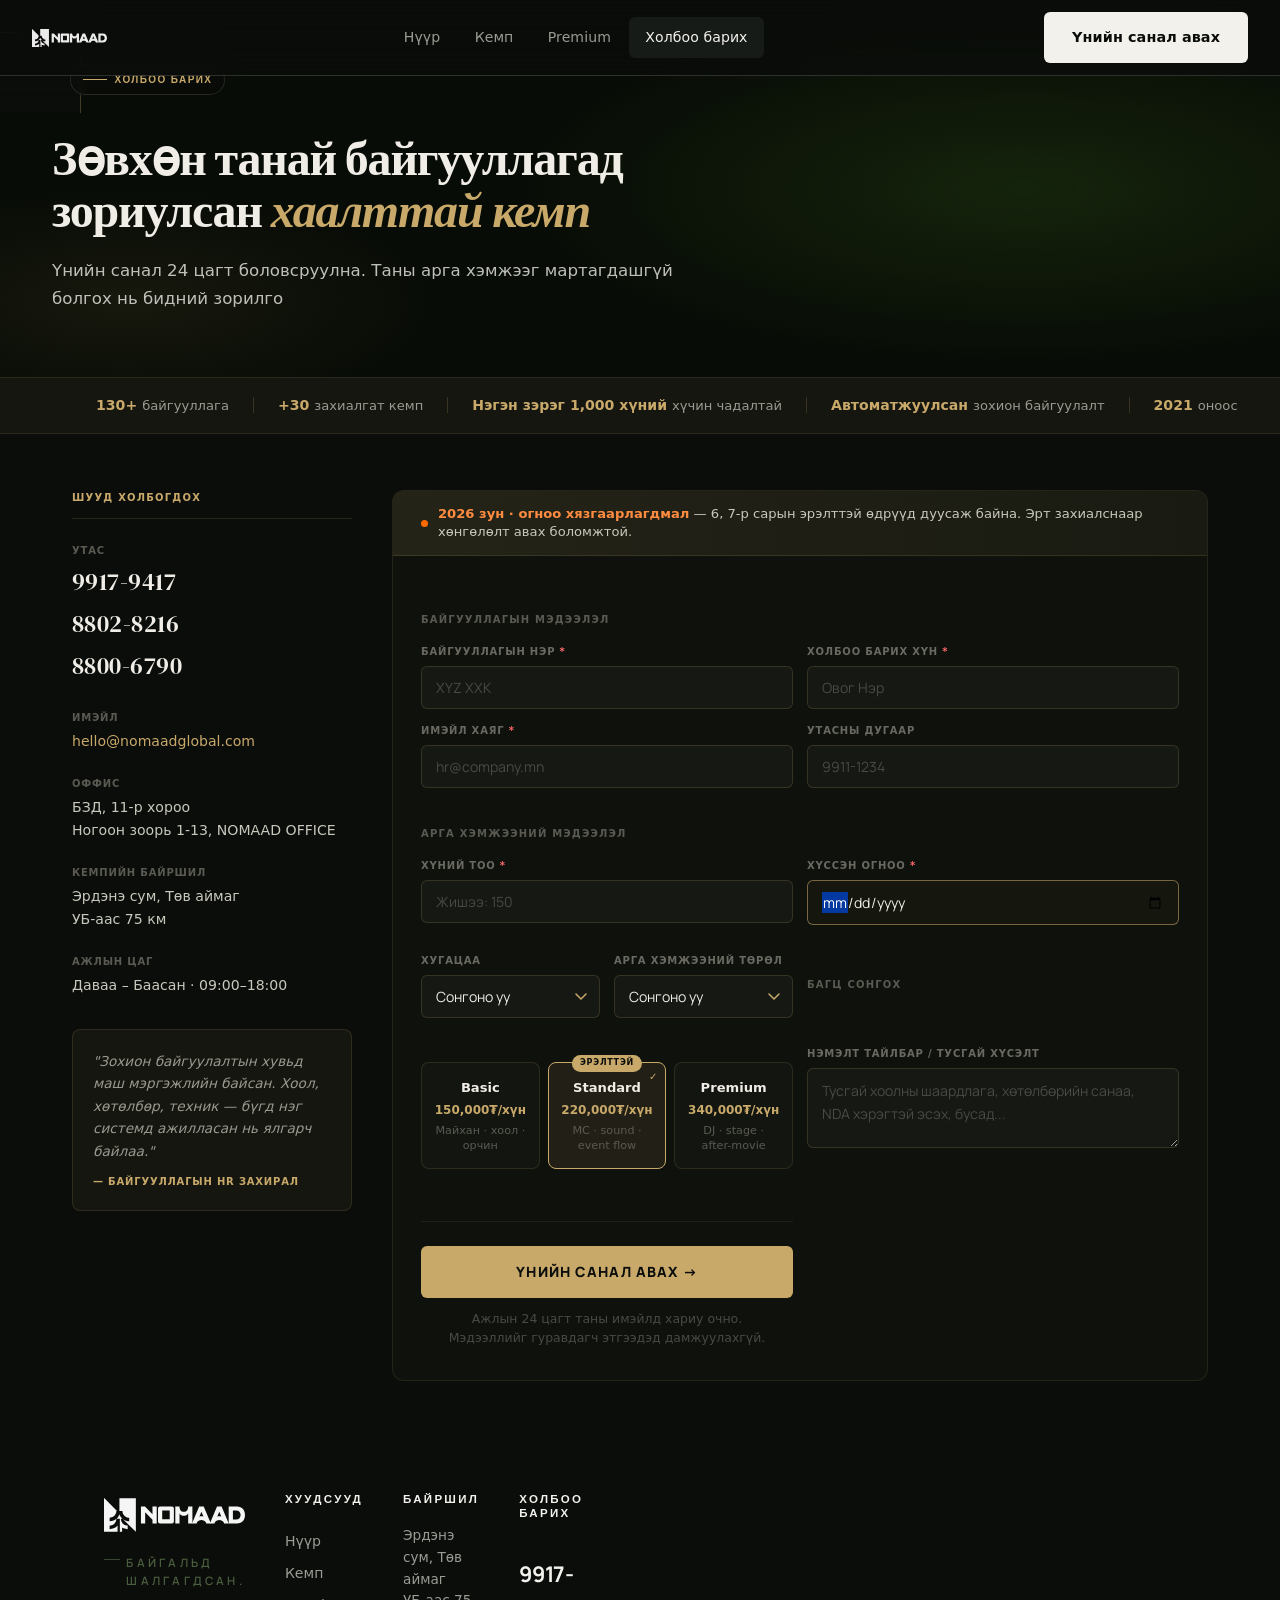
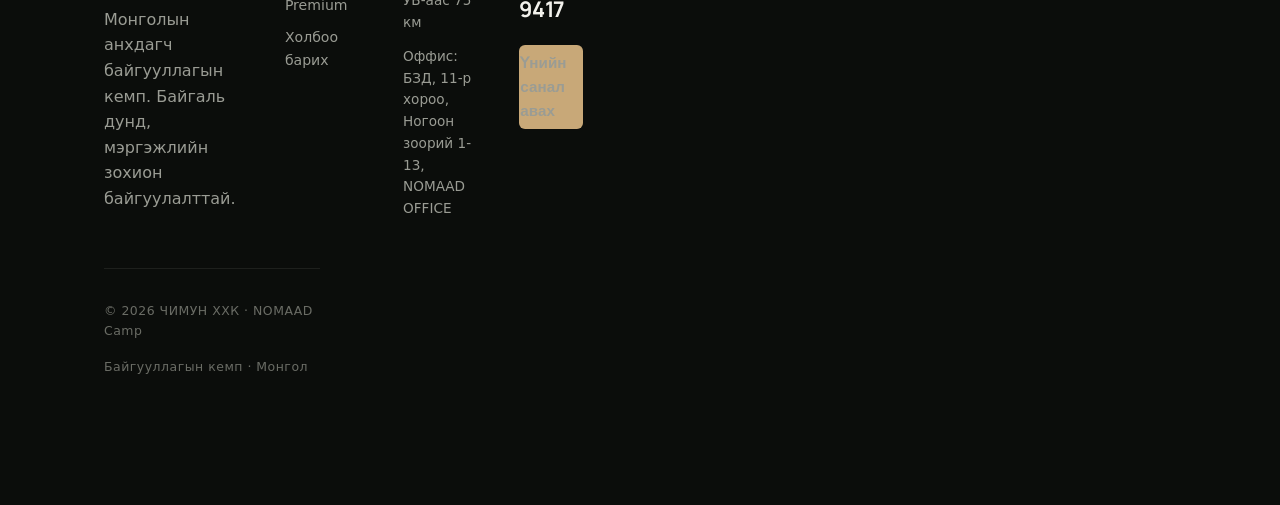
==== holboo/index.html @ 07bf118d "Update index.html" ====
<!DOCTYPE html>
<html lang="mn">
<head>
<meta charset="UTF-8">
<meta name="viewport" content="width=device-width, initial-scale=1.0">
<title>Үнийн санал авах · NOMAAD Camp</title>
<meta name="description" content="Байгууллагын нэр, хүний тоо, огноо, имэйлээ үлдээгээрэй. Ажлын 24 цагт үнийн санал илгээнэ.">
<link rel="icon" type="image/svg+xml" href="/favicon.svg">
<meta name="theme-color" content="#0B0D0B">
<link rel="preconnect" href="https://fonts.googleapis.com">
<link rel="preconnect" href="https://fonts.gstatic.com" crossorigin>
<link href="https://fonts.googleapis.com/css2?family=Manrope:wght@400;500;600;700;800&family=DM+Serif+Display:ital@0;1&display=swap" rel="stylesheet">
<link rel="stylesheet" href="/style.css">

<style>
/* ─── Contact page overrides ─── */

/* PAGE HEADER — improved */
.page-header {
  position: relative;
  overflow: hidden;
  background: #080c06;
  padding: 5rem 0 4rem;
}

.page-header::before {
  content: '';
  position: absolute;
  inset: 0;
  background:
    radial-gradient(ellipse 60% 70% at 80% 50%, rgba(45,80,22,0.35) 0%, transparent 65%),
    radial-gradient(ellipse 40% 50% at 10% 80%, rgba(200,169,106,0.08) 0%, transparent 60%);
  pointer-events: none;
}

/* Decorative corner lines */
.page-header::after {
  content: '';
  position: absolute;
  top: 2rem; right: 2rem;
  width: 80px; height: 80px;
  border-top: 1px solid rgba(200,169,106,0.3);
  border-right: 1px solid rgba(200,169,106,0.3);
  pointer-events: none;
}

.ph-label {
  display: inline-flex;
  align-items: center;
  gap: 8px;
  font-size: 10px;
  font-weight: 700;
  letter-spacing: 0.14em;
  text-transform: uppercase;
  color: #C8A96A;
  margin-bottom: 1.25rem;
  position: relative;
}

.ph-label::before {
  content: '';
  width: 24px; height: 1px;
  background: #C8A96A;
}

.ph-title {
  font-family: 'DM Serif Display', serif;
  font-size: clamp(2.8rem, 5vw, 3.6rem);
  font-weight: 400;
  color: #F0EDE6;
  line-height: 1.08;
  margin-bottom: 1.25rem;
  position: relative;
}

.ph-title em {
  font-style: italic;
  color: #C8A96A;
}

.ph-sub {
  color: #7A7A72;
  font-size: 0.95rem;
  line-height: 1.7;
  max-width: 480px;
  position: relative;
}

/* TRUST BAR */
.trust-bar {
  background: rgba(200,169,106,0.06);
  border-top: 1px solid rgba(200,169,106,0.12);
  border-bottom: 1px solid rgba(200,169,106,0.12);
  padding: 1rem 0;
}

.trust-bar-inner {
  max-width: 1200px;
  margin: 0 auto;
  padding: 0 2rem;
  display: flex;
  gap: 0;
  align-items: center;
  flex-wrap: nowrap;
  overflow-x: auto;
}

.trust-item {
  display: flex;
  align-items: baseline;
  gap: 5px;
  font-size: 0.82rem;
  color: #9A9A90;
  white-space: nowrap;
  padding: 0 1.5rem;
  flex-shrink: 0;
}

.trust-item strong {
  color: #C8A96A;
  font-weight: 700;
  font-size: 0.88rem;
}

.trust-divider {
  width: 1px;
  height: 16px;
  background: rgba(200,169,106,0.2);
  flex-shrink: 0;
}

/* MAIN CONTACT LAYOUT */
.contact-section {
  max-width: 1200px;
  margin: 0 auto;
  padding: 3.5rem 2rem 6rem;
  display: grid;
  grid-template-columns: 280px 1fr;
  gap: 2.5rem;
  align-items: start;
}

@media (max-width: 860px) {
  .contact-section { grid-template-columns: 1fr; gap: 2rem; }
}

/* LEFT: Info panel */
.c-info {
  position: sticky;
  top: 2rem;
}

.c-info-head {
  font-size: 10px;
  font-weight: 700;
  letter-spacing: 0.12em;
  text-transform: uppercase;
  color: #C8A96A;
  margin-bottom: 1.5rem;
  padding-bottom: 0.75rem;
  border-bottom: 1px solid rgba(200,169,106,0.15);
}

.c-info-block {
  margin-bottom: 1.5rem;
}

.c-info-label {
  font-size: 10px;
  font-weight: 700;
  letter-spacing: 0.08em;
  text-transform: uppercase;
  color: #5A5A52;
  display: block;
  margin-bottom: 4px;
}

.c-info-value {
  font-size: 0.88rem;
  color: #C8C8BC;
  line-height: 1.6;
}

.c-info-value a {
  color: #C8A96A;
  text-decoration: none;
  transition: opacity 0.15s;
}

.c-info-value a:hover { opacity: 0.75; }

/* Highlight phone */
.phone-big {
  display: block;
  font-family: 'DM Serif Display', serif;
  font-size: 1.5rem;
  color: #F0EDE6;
  letter-spacing: 0.02em;
  margin-bottom: 4px;
  text-decoration: none;
}

.phone-big:hover { color: #C8A96A !important; }

/* Social proof box */
.proof-box {
  margin-top: 2rem;
  background: rgba(200,169,106,0.06);
  border: 1px solid rgba(200,169,106,0.15);
  border-radius: 8px;
  padding: 1.25rem;
}

.proof-box blockquote {
  font-size: 0.85rem;
  color: #9A9A90;
  line-height: 1.65;
  font-style: italic;
  margin-bottom: 0.75rem;
  border: none;
  padding: 0;
}

.proof-author {
  font-size: 10px;
  font-weight: 700;
  letter-spacing: 0.08em;
  text-transform: uppercase;
  color: #C8A96A;
}

/* RIGHT: Form panel */
.c-form-wrap {
  background: #0e110c;
  border: 1px solid rgba(200,169,106,0.12);
  border-radius: 12px;
  overflow: hidden;
}

.urgency-banner {
  background: linear-gradient(90deg, rgba(200,169,106,0.12) 0%, rgba(200,169,106,0.06) 100%);
  border-bottom: 1px solid rgba(200,169,106,0.15);
  padding: 0.875rem 1.75rem;
  display: flex;
  align-items: center;
  gap: 10px;
}

.urgency-dot {
  width: 7px; height: 7px;
  border-radius: 50%;
  background: #FF6A00;
  flex-shrink: 0;
  animation: pulse 2s ease-in-out infinite;
}

@keyframes pulse {
  0%, 100% { opacity: 1; box-shadow: 0 0 0 0 rgba(255,106,0,0.4); }
  50% { opacity: 0.8; box-shadow: 0 0 0 6px rgba(255,106,0,0); }
}

.urgency-text {
  font-size: 0.82rem;
  color: #C8C8BC;
  line-height: 1.4;
}

.urgency-text strong { color: #FF8C40; }

.c-form {
  padding: 2rem 1.75rem;
}

.form-section-title {
  font-size: 10px;
  font-weight: 700;
  letter-spacing: 0.12em;
  text-transform: uppercase;
  color: #5A5A52;
  margin-bottom: 1rem;
  margin-top: 1.5rem;
}

.form-section-title:first-child { margin-top: 0; }

.form-row-2 {
  display: grid;
  grid-template-columns: 1fr 1fr;
  gap: 14px;
}

@media (max-width: 540px) {
  .form-row-2 { grid-template-columns: 1fr; }
  .c-form { padding: 1.5rem 1.25rem; }
}

.f-field {
  margin-bottom: 14px;
}

.f-field label {
  display: block;
  font-size: 10px;
  font-weight: 700;
  letter-spacing: 0.08em;
  text-transform: uppercase;
  color: #6A6A62;
  margin-bottom: 6px;
}

.f-field input,
.f-field select,
.f-field textarea {
  width: 100%;
  background: rgba(255,255,255,0.03);
  border: 1px solid rgba(200,169,106,0.18);
  border-radius: 6px;
  padding: 11px 14px;
  font-size: 0.88rem;
  font-family: 'Manrope', sans-serif;
  color: #F0EDE6;
  outline: none;
  transition: border-color 0.2s, background 0.2s;
  -webkit-appearance: none;
  appearance: none;
}

.f-field input::placeholder,
.f-field textarea::placeholder { color: #4A4A44; }

.f-field input:focus,
.f-field select:focus,
.f-field textarea:focus {
  border-color: rgba(200,169,106,0.55);
  background: rgba(200,169,106,0.04);
}

.f-field select {
  background-image: url("data:image/svg+xml,%3Csvg xmlns='http://www.w3.org/2000/svg' width='12' height='8' viewBox='0 0 12 8'%3E%3Cpath d='M1 1l5 5 5-5' stroke='%23C8A96A' stroke-width='1.5' fill='none' stroke-linecap='round'/%3E%3C/svg%3E");
  background-repeat: no-repeat;
  background-position: right 12px center;
  padding-right: 36px;
  cursor: pointer;
}

.f-field select option {
  background: #141614;
  color: #F0EDE6;
}

.f-field textarea {
  resize: vertical;
  min-height: 80px;
  line-height: 1.6;
}

/* Package selector */
.pkg-grid {
  display: grid;
  grid-template-columns: repeat(3, 1fr);
  gap: 8px;
  margin-bottom: 14px;
  margin-top: 6px;
}

@media (max-width: 440px) {
  .pkg-grid { grid-template-columns: 1fr; }
}

.pkg-card {
  border: 1px solid rgba(200,169,106,0.15);
  border-radius: 8px;
  padding: 14px 12px;
  cursor: pointer;
  text-align: center;
  transition: all 0.2s;
  background: rgba(255,255,255,0.02);
  user-select: none;
  position: relative;
  margin-top: 10px;
}

.pkg-card:hover {
  border-color: rgba(200,169,106,0.4);
  background: rgba(200,169,106,0.05);
}

.pkg-card.selected {
  border-color: #C8A96A;
  background: rgba(200,169,106,0.1);
}

.pkg-card.selected::after {
  content: '✓';
  position: absolute;
  top: 6px; right: 8px;
  font-size: 10px;
  color: #C8A96A;
  font-weight: 700;
}

.pkg-popular {
  position: absolute;
  top: -8px; left: 50%;
  transform: translateX(-50%);
  background: #C8A96A;
  color: #0B0D0B;
  font-size: 8px;
  font-weight: 800;
  letter-spacing: 0.1em;
  text-transform: uppercase;
  padding: 2px 8px;
  border-radius: 20px;
  white-space: nowrap;
}

.pkg-name {
  display: block;
  font-size: 0.82rem;
  font-weight: 700;
  color: #F0EDE6;
  margin-bottom: 3px;
}

.pkg-price {
  display: block;
  font-size: 0.75rem;
  color: #C8A96A;
  font-weight: 600;
}

.pkg-desc {
  display: block;
  font-size: 0.7rem;
  color: #5A5A52;
  margin-top: 2px;
  line-height: 1.4;
}

/* Submit area */
.submit-area {
  margin-top: 1.5rem;
  padding-top: 1.5rem;
  border-top: 1px solid rgba(200,169,106,0.1);
}

.btn-submit {
  display: block;
  width: 100%;
  background: #C8A96A;
  color: #0B0D0B;
  border: none;
  border-radius: 6px;
  padding: 15px 2rem;
  font-family: 'Manrope', sans-serif;
  font-size: 0.88rem;
  font-weight: 800;
  letter-spacing: 0.08em;
  text-transform: uppercase;
  cursor: pointer;
  transition: opacity 0.2s, transform 0.15s;
}

.btn-submit:hover { opacity: 0.88; }
.btn-submit:active { transform: scale(0.99); opacity: 0.76; }
.btn-submit:disabled { opacity: 0.5; cursor: not-allowed; }

.submit-note {
  text-align: center;
  font-size: 0.78rem;
  color: #4A4A44;
  margin-top: 0.75rem;
  line-height: 1.5;
}

/* Success state */
.success-state {
  display: none;
  text-align: center;
  padding: 2rem 1rem;
}

.success-icon {
  width: 48px; height: 48px;
  border-radius: 50%;
  border: 1.5px solid #C8A96A;
  display: flex;
  align-items: center;
  justify-content: center;
  margin: 0 auto 1rem;
  font-size: 1.25rem;
  color: #C8A96A;
}

.success-title {
  font-family: 'DM Serif Display', serif;
  font-size: 1.4rem;
  color: #F0EDE6;
  margin-bottom: 0.5rem;
}

.success-sub {
  font-size: 0.85rem;
  color: #7A7A72;
  line-height: 1.6;
}

/* Error state */
.field-error {
  font-size: 0.75rem;
  color: #FF6B6B;
  margin-top: 4px;
  display: none;
}

.f-field.has-error input,
.f-field.has-error select {
  border-color: rgba(255,107,107,0.5);
}

.f-field.has-error .field-error {
  display: block;
}

/* Estimate preview */
.estimate-box {
  background: rgba(200,169,106,0.05);
  border: 1px solid rgba(200,169,106,0.12);
  border-radius: 6px;
  padding: 12px 14px;
  margin-bottom: 14px;
  display: none;
  align-items: center;
  justify-content: space-between;
  gap: 1rem;
}

.estimate-box.visible { display: flex; }

.estimate-label {
  font-size: 0.8rem;
  color: #7A7A72;
}

.estimate-value {
  font-family: 'DM Serif Display', serif;
  font-size: 1.2rem;
  color: #C8A96A;
  white-space: nowrap;
}

.estimate-note {
  font-size: 0.72rem;
  color: #5A5A52;
}
</style>
</head>
<body>

<!-- NAV (unchanged) -->
<nav class="nav">
  <a href="/" class="nav-logo" aria-label="NOMAAD Camp">
    <img src="/nomaad-logo-light.svg" alt="NOMAAD" class="nav-logo-word" width="148" height="35">
  </a>
  <div class="nav-links">
    <a href="/">Нүүр</a>
    <a href="/kemp/">Кемп</a>
    <a href="/premium/">Premium</a>
    <a href="/holboo/" class="active">Холбоо барих</a>
  </div>
  <div style="display:flex;align-items:center;gap:0.75rem">
    <a class="nav-cta" href="/holboo/">Үнийн санал авах</a>
    <button class="nav-toggle" aria-label="Цэс">
      <svg viewBox="0 0 24 24" fill="none" stroke="currentColor" stroke-width="1.8">
        <path d="M4 6h16M4 12h16M4 18h16"/>
      </svg>
    </button>
  </div>
</nav>

<!-- PAGE HEADER -->
<header class="page-header">
  <div class="container">
    <div class="ph-label">Холбоо барих</div>
    <h1 class="ph-title">Зөвхөн танай байгууллагад<br>зориулсан <em>хаалттай кемп</em></h1>
    <p class="ph-sub">Үнийн санал 24 цагт боловсруулна. Таны арга хэмжээг мартагдашгүй болгох нь бидний зорилго</p>
  </div>
</header>

<!-- TRUST BAR -->
<div class="trust-bar">
  <div class="trust-bar-inner">
    <div class="trust-item"><strong>130+</strong> байгууллага</div>
    <div class="trust-divider"></div>
    <div class="trust-item"><strong>+30</strong> захиалгат кемп</div>
    <div class="trust-divider"></div>
    <div class="trust-item"><strong>Нэгэн зэрэг 1,000 хүний</strong> хүчин чадалтай</div>
    <div class="trust-divider"></div>
    <div class="trust-item"><strong>Автоматжуулсан</strong> зохион байгуулалт</div>
    <div class="trust-divider"></div>
    <div class="trust-item"><strong>2021</strong> оноос хойш</div>
  </div>
</div>

<!-- MAIN SECTION -->
<div class="contact-section">

  <!-- LEFT: Info -->
  <aside class="c-info reveal">
    <div class="c-info-head">Шууд холбогдох</div>

    <div class="c-info-block">
  <span class="c-info-label">Утас</span>

  <a href="tel:+97699179417" class="phone-big">9917-9417</a>
  <a href="tel:+97688028216" class="phone-big">8802-8216</a>
  <a href="tel:+97688006790" class="phone-big">8800-6790</a>

</div>

    <div class="c-info-block">
      <span class="c-info-label">Имэйл</span>
      <div class="c-info-value">
        <a href="mailto:hello@nomaadglobal.com">hello@nomaadglobal.com</a>
      </div>
    </div>

    <div class="c-info-block">
      <span class="c-info-label">Оффис</span>
      <div class="c-info-value">БЗД, 11-р хороо<br>Ногоон зоорь 1-13, NOMAAD OFFICE</div>
    </div>

    <div class="c-info-block">
      <span class="c-info-label">Кемпийн байршил</span>
      <div class="c-info-value">Эрдэнэ сум, Төв аймаг<br>УБ-аас 75 км</div>
    </div>

    <div class="c-info-block">
      <span class="c-info-label">Ажлын цаг</span>
      <div class="c-info-value">Даваа – Баасан · 09:00–18:00</div>
    </div>

    <div class="proof-box">
      <blockquote>
        "Зохион байгуулалтын хувьд маш мэргэжлийн байсан. Хоол, хөтөлбөр, техник — бүгд нэг системд ажилласан нь ялгарч байлаа."
      </blockquote>
      <div class="proof-author">— Байгууллагын HR захирал</div>
    </div>
  </aside>

  <!-- RIGHT: Form -->
  <div class="c-form-wrap reveal">

    <!-- Urgency banner -->
    <div class="urgency-banner">
      <div class="urgency-dot"></div>
      <div class="urgency-text">
        <strong>2026 зун · огноо хязгаарлагдмал</strong> — 6, 7-р сарын эрэлттэй өдрүүд дуусаж байна. Эрт захиалснаар хөнгөлөлт авах боломжтой.
      </div>
    </div>

    <form class="c-form" id="quoteForm" name="quote" method="POST" data-netlify="true" novalidate>
      <input type="hidden" name="form-name" value="quote">
      <input type="hidden" name="package" id="hiddenPkg" value="standard">

      <!-- Байгууллага -->
      <div class="form-section-title">Байгууллагын мэдээлэл</div>

      <div class="form-row-2">
        <div class="f-field" id="field-org">
          <label for="org">Байгууллагын нэр <span style="color:#FF6B6B">*</span></label>
          <input id="org" name="org" type="text" placeholder="XYZ ХХК" autocomplete="organization">
          <div class="field-error">Байгууллагын нэрийг бөглөнө үү</div>
        </div>
        <div class="f-field" id="field-contact">
          <label for="contact">Холбоо барих хүн <span style="color:#FF6B6B">*</span></label>
          <input id="contact" name="contact" type="text" placeholder="Овог Нэр" autocomplete="name">
          <div class="field-error">Нэрийг бөглөнө үү</div>
        </div>
      </div>

      <div class="form-row-2">
        <div class="f-field" id="field-email">
          <label for="email">Имэйл хаяг <span style="color:#FF6B6B">*</span></label>
          <input id="email" name="email" type="email" placeholder="hr@company.mn" autocomplete="email">
          <div class="field-error">Зөв имэйл хаяг оруулна уу</div>
        </div>
        <div class="f-field">
          <label for="phone">Утасны дугаар</label>
          <input id="phone" name="phone" type="tel" placeholder="9911-1234" autocomplete="tel">
        </div>
      </div>

      <!-- Арга хэмжээ -->
      <div class="form-section-title" style="margin-top:1.5rem">Арга хэмжээний мэдээлэл</div>

      <div class="form-row-2">
        <div class="f-field" id="field-people">
          <label for="people">Хүний тоо <span style="color:#FF6B6B">*</span></label>
          <input id="people" name="people" type="number" min="10" max="1000" placeholder="Жишээ: 150" oninput="updateEstimate()">
          <div class="field-error">Хүний тоог оруулна уу (10–1000)</div>
        </div>
        <div class="f-field">
  <label for="event_date">Хүссэн огноо <span style="color:#FF6B6B">*</span></label>
  <input id="event_date" name="event_date" type="date" autofocus>
</div>

<script>
  window.addEventListener('load', function() {
    const dateInput = document.getElementById('event_date');
    dateInput.focus();
    dateInput.showPicker && dateInput.showPicker();
  });
</script>

      <div class="form-row-2">
        <div class="f-field">
          <label for="duration">Хугацаа</label>
          <select id="duration" name="duration">
            <option value="">Сонгоно уу</option>
            <option value="1day">1 өдөр (буцаж ирнэ)</option>
            <option value="1night">1 шөнө 2 өдөр</option>
            <option value="2night">2 шөнө 3 өдөр</option>
            <option value="custom">Бусад (тайлбарт бичнэ)</option>
          </select>
        </div>
        <div class="f-field">
          <label for="event_type">Арга хэмжээний төрөл</label>
          <select id="event_type" name="event_type">
            <option value="">Сонгоно уу</option>
            <option value="teambuilding">Team building</option>
            <option value="anniversary">Байгуулагдсан ойн арга хэмжээ</option>
            <option value="retreat">Leadership retreat</option>
            <option value="party">Корпоратив баяр</option>
            <option value="other">Бусад</option>
          </select>
        </div>
      </div>

      <!-- Багц -->
      <div class="form-section-title" style="margin-top:1.5rem">Багц сонгох</div>

      <div class="pkg-grid">
        <div class="pkg-card" id="pkg-basic" onclick="selectPkg('basic')">
          <span class="pkg-name">Basic</span>
          <span class="pkg-price">150,000₮/хүн</span>
          <span class="pkg-desc">Майхан · хоол · орчин</span>
        </div>
        <div class="pkg-card selected" id="pkg-standard" onclick="selectPkg('standard')">
          <div class="pkg-popular">Эрэлттэй</div>
          <span class="pkg-name">Standard</span>
          <span class="pkg-price">220,000₮/хүн</span>
          <span class="pkg-desc">MC · sound · event flow</span>
        </div>
        <div class="pkg-card" id="pkg-premium" onclick="selectPkg('premium')">
          <span class="pkg-name">Premium</span>
          <span class="pkg-price">340,000₮/хүн</span>
          <span class="pkg-desc">DJ · stage · after-movie</span>
        </div>
      </div>

      <!-- Live estimate -->
      <div class="estimate-box" id="estimateBox">
        <div>
          <div class="estimate-label">Ойролцоо тооцоо</div>
          <div class="estimate-note">НӨАТ орсон · эцсийн үнэ тохиролцоно</div>
        </div>
        <div class="estimate-value" id="estimateVal">—</div>
      </div>

      <!-- Notes -->
      <div class="f-field">
        <label for="notes">Нэмэлт тайлбар / тусгай хүсэлт</label>
        <textarea id="notes" name="notes" placeholder="Тусгай хоолны шаардлага, хөтөлбөрийн санаа, NDA хэрэгтэй эсэх, бусад..."></textarea>
      </div>

      <!-- Submit -->
      <div class="submit-area">
        <button type="submit" class="btn-submit" id="submitBtn">
          Үнийн санал авах →
        </button>
        <p class="submit-note">
          Ажлын 24 цагт таны имэйлд хариу очно.<br>
          Мэдээллийг гуравдагч этгээдэд дамжуулахгүй.
        </p>
      </div>

      <!-- Success state -->
      <div class="success-state" id="successState">
        <div class="success-icon">✓</div>
        <div class="success-title">Амжилттай илгээгдлээ</div>
        <p class="success-sub">
          Ажлын 24 цагт таны имэйлд үнийн санал хүргэнэ.<br>
          Яаралтай бол <a href="tel:+97699179417" style="color:#C8A96A">9917-9417</a> дугаарт залгаарай.
        </p>
      </div>

    </form>
  </div>
</div>

<!-- MOBILE CTA -->
<div class="bottom-cta">
  <a class="phone" href="tel:+97699179417">9917-9417</a>
  <a class="btn btn--sand" href="#quoteForm">Үнийн санал авах</a>
</div>

<!-- FOOTER -->
<footer class="footer">
  <div class="container">
    <div class="footer-top">
      <div class="footer-brand">
        <a href="/" class="footer-logo" aria-label="NOMAAD Camp">
          <img src="/nomaad-logo-light.svg" alt="NOMAAD" width="168" height="40">
        </a>
        <p class="footer-tagline">Байгальд шалгагдсан.</p>
        <p>Монголын анхдагч байгууллагын кемп. Байгаль дунд, мэргэжлийн зохион байгуулалттай.</p>
      </div>
      <div>
        <h5>Хуудсууд</h5>
        <a href="/">Нүүр</a>
        <a href="/kemp/">Кемп</a>
        <a href="/premium/">Premium</a>
        <a href="/holboo/">Холбоо барих</a>
      </div>
      <div>
        <h5>Байршил</h5>
        <p style="color:var(--muted);font-size:0.85rem">Эрдэнэ сум, Төв аймаг<br>УБ-аас 75 км</p>
        <p style="color:var(--muted);font-size:0.85rem;margin-top:0.75rem">Оффис: БЗД, 11-р хороо,<br>Ногоон зоорий 1-13,<br>NOMAAD OFFICE</p>
      </div>
      <div class="footer-cta">
        <h5>Холбоо барих</h5>
        <a href="tel:+97699179417" class="phone">9917-9417</a>
        <a class="btn btn--sand" href="/holboo/">Үнийн санал авах</a>
      </div>
    </div>
    <div class="footer-bottom">
      <span>© 2026 ЧИМУН ХХК · NOMAAD Camp</span>
      <span>Байгууллагын кемп · Монгол</span>
    </div>
  </div>
</footer>

<script src="/main.js"></script>
<script>
const PRICES = { basic: 150000, standard: 220000, premium: 340000 };
let currentPkg = 'standard';

function selectPkg(pkg) {
  ['basic','standard','premium'].forEach(p => {
    document.getElementById('pkg-' + p).classList.remove('selected');
  });
  document.getElementById('pkg-' + pkg).classList.add('selected');
  currentPkg = pkg;
  document.getElementById('hiddenPkg').value = pkg;
  updateEstimate();
}

function updateEstimate() {
  const people = parseInt(document.getElementById('people').value) || 0;
  const box = document.getElementById('estimateBox');
  const val = document.getElementById('estimateVal');
  if (people >= 10) {
    const total = people * PRICES[currentPkg];
    val.textContent = total.toLocaleString('mn-MN') + '₮';
    box.classList.add('visible');
  } else {
    box.classList.remove('visible');
  }
}

// Form validation + submit
document.getElementById('quoteForm').addEventListener('submit', function(e) {
  e.preventDefault();
  let valid = true;

  // Clear errors
  document.querySelectorAll('.f-field').forEach(f => f.classList.remove('has-error'));

  // Validate required fields
  const checks = [
    { id: 'field-org',     input: 'org',     check: v => v.trim().length > 0 },
    { id: 'field-contact', input: 'contact', check: v => v.trim().length > 0 },
    { id: 'field-email',   input: 'email',   check: v => /^[^\s@]+@[^\s@]+\.[^\s@]+$/.test(v) },
    { id: 'field-people',  input: 'people',  check: v => parseInt(v) >= 10 && parseInt(v) <= 1000 },
  ];

  checks.forEach(({ id, input, check }) => {
    const val = document.getElementById(input).value;
    if (!check(val)) {
      document.getElementById(id).classList.add('has-error');
      valid = false;
    }
  });

  if (!valid) return;

  const btn = document.getElementById('submitBtn');
  btn.disabled = true;
  btn.textContent = 'Илгээж байна...';

  // Netlify submit
  const formData = new FormData(this);
  fetch('/', {
    method: 'POST',
    headers: { 'Content-Type': 'application/x-www-form-urlencoded' },
    body: new URLSearchParams(formData).toString()
  }).then(() => {
    document.querySelector('.c-form').style.display = 'none';
    document.getElementById('successState').style.display = 'block';
  }).catch(() => {
    btn.disabled = false;
    btn.textContent = 'Үнийн санал авах →';
    alert('Алдаа гарлаа. Утсаар холбогдоно уу: 9917-9417');
  });
});

// Set min date to today
const dateInput = document.getElementById('event_date');
const today = new Date().toISOString().split('T')[0];
dateInput.setAttribute('min', today);
</script>
</body>
</html>
---- style.css ----
/* ─────────────────────────────────────────────────────────────
   NOMAAD Camp — Premium corporate design system
   Dark charcoal, deep forest green, warm sand accents.
   ───────────────────────────────────────────────────────────── */

:root {
  --bg:          #0B0D0B;
  --surface:     #121512;
  --surface-2:   #171B17;
  --surface-3:   #1E231E;
  --line:        rgba(245, 245, 240, 0.08);
  --line-2:      rgba(245, 245, 240, 0.16);
  --text:        #F2F1EC;
  --muted:       #9A9C94;
  --dim:         #6A6C65;
  --sand:        #C8A878;
  --sand-2:      #E0C79A;
  --sand-dim:    rgba(200, 168, 120, 0.12);
  --forest:      #2E3A28;
  --forest-2:    #4A5E3E;
  --forest-dim:  rgba(74, 94, 62, 0.18);
  --error:       #D94A3A;
  --nav-h:       76px;
  --container:   1240px;
  --ease:        cubic-bezier(0.22, 1, 0.36, 1);
}

* { margin: 0; padding: 0; box-sizing: border-box; }
html { scroll-behavior: smooth; -webkit-font-smoothing: antialiased; -moz-osx-font-smoothing: grayscale; }
body {
  font-family: 'Inter', system-ui, -apple-system, Segoe UI, sans-serif;
  background: var(--bg);
  color: var(--text);
  line-height: 1.6;
  font-size: 16px;
  font-weight: 400;
  overflow-x: hidden;
}
img { max-width: 100%; display: block; }
a { color: inherit; text-decoration: none; }
button { font: inherit; }
::selection { background: var(--sand); color: var(--bg); }

/* ── TYPOGRAPHY ── */
h1, h2, h3, h4, h5 {
  font-family: 'Manrope', 'Inter', system-ui, sans-serif;
  font-weight: 600;
  line-height: 1.2;
  letter-spacing: -0.02em;
  color: var(--text);
}
h1 {
  font-size: 48px;
  font-weight: 600;
  letter-spacing: -0.025em;
  line-height: 1.15;
}
h2 {
  font-size: 28px;
  font-weight: 500;
  letter-spacing: -0.02em;
  line-height: 1.25;
}
h3 {
  font-size: 20px;
  font-weight: 600;
  letter-spacing: -0.01em;
  line-height: 1.35;
}
h4 { font-size: 1.05rem; letter-spacing: -0.01em; }
p  { color: var(--muted); font-size: 16px; line-height: 1.6; }

.eyebrow {
  display: inline-flex;
  align-items: center;
  gap: 0.55rem;
  font-family: 'Inter', sans-serif;
  font-size: 0.72rem;
  font-weight: 600;
  letter-spacing: 0.22em;
  text-transform: uppercase;
  color: var(--muted);
  margin-bottom: 1.25rem;
}
.eyebrow-dot {
  width: 6px; height: 6px;
  border-radius: 999px;
  background: var(--sand);
  box-shadow: 0 0 0 4px rgba(200, 168, 120, 0.14);
}

/* ── LAYOUT ── */
.container {
  max-width: var(--container);
  margin: 0 auto;
  padding: 0 2rem;
}
.section {
  padding: 96px 0;
  position: relative;
}
.section--tight { padding: 64px 0; }
.section-head { max-width: 760px; margin-bottom: 3rem; }
.section-head p {
  font-size: clamp(1rem, 1.2vw, 1.08rem);
  margin-top: 0.85rem;
  line-height: 1.65;
}
.section-head--center { margin-left: auto; margin-right: auto; text-align: center; }

/* ── NAV ── */
.nav {
  position: fixed; inset: 0 0 auto 0; z-index: 100;
  height: var(--nav-h);
  display: flex; align-items: center; justify-content: space-between;
  padding: 0 2rem;
  background: rgba(11, 13, 11, 0.75);
  backdrop-filter: blur(18px) saturate(1.4);
  -webkit-backdrop-filter: blur(18px) saturate(1.4);
  border-bottom: 1px solid rgba(245, 245, 240, 0.15);
  transition: background 0.25s var(--ease), border-color 0.25s var(--ease);
}
.nav-logo {
  display: inline-flex;
  align-items: center;
  gap: 0.65rem;
  height: 40px;
  transition: opacity 0.18s var(--ease);
}
.nav-logo:hover { opacity: 0.88; }
.nav-logo-word {
  height: 18px;
  width: auto;
  display: block;
  opacity: 0.96;
}
.nav-links {
  display: flex; gap: 0.15rem; align-items: center;
}
.nav-links a {
  color: var(--muted);
  font-size: 0.88rem;
  font-weight: 500;
  letter-spacing: 0.005em;
  padding: 0.55rem 1rem;
  border-radius: 6px;
  transition: color 0.2s var(--ease), background 0.2s var(--ease);
}
.nav-links a:hover { color: var(--text); background: rgba(255, 255, 255, 0.06); }
.nav-links a.active { color: var(--text); background: var(--surface-2); }
.nav-cta {
  display: inline-flex; align-items: center; justify-content: center; gap: 0.4rem;
  background: var(--text); color: var(--bg);
  padding: 14px 28px;
  border-radius: 6px;
  font-size: 0.9rem; font-weight: 600;
  letter-spacing: 0.005em;
  transition: filter 0.2s var(--ease), background 0.2s var(--ease), color 0.2s var(--ease);
}
.nav-cta:hover { filter: brightness(0.9); }
.nav-toggle {
  display: none;
  background: none; border: none; color: var(--text);
  cursor: pointer; padding: 0.5rem;
}
.nav-toggle svg { width: 24px; height: 24px; }

/* ── BUTTONS ── */
.btn {
  display: inline-flex; align-items: center; justify-content: center; gap: 0.5rem;
  padding: 14px 28px;
  border-radius: 6px;
  font-family: 'Inter', sans-serif;
  font-weight: 600;
  font-size: 0.95rem;
  letter-spacing: 0.005em;
  border: 1px solid transparent;
  cursor: pointer;
  transition: filter 0.2s var(--ease), background 0.2s var(--ease), border-color 0.2s var(--ease), color 0.2s var(--ease);
}
.btn:hover { filter: brightness(0.9); }
.btn--primary {
  background: var(--text);
  color: var(--bg);
}
.btn--primary:hover { filter: brightness(0.9); }
.btn--sand {
  background: var(--sand);
  color: var(--bg);
}
.btn--sand:hover { filter: brightness(0.9); }
.btn--forest {
  background: var(--forest-2);
  color: var(--text);
}
.btn--forest:hover { filter: brightness(0.9); }
.btn--ghost {
  background: transparent;
  color: var(--text);
  border-color: var(--line-2);
}
.btn--ghost:hover { background: rgba(255, 255, 255, 0.06); border-color: rgba(255, 255, 255, 0.3); filter: none; }
.btn--lg { padding: 14px 28px; font-size: 0.95rem; }

/* ── PLACEHOLDER MEDIA (no images — pure CSS atmospheres) ── */
.ph {
  position: relative;
  overflow: hidden;
  border-radius: 22px;
  border: 1px solid var(--line);
  background: var(--surface-2);
  aspect-ratio: 4 / 3;
  isolation: isolate;
}
.ph::before,
.ph::after {
  content: '';
  position: absolute; inset: 0;
  z-index: 0;
}
.ph::before {
  background:
    radial-gradient(ellipse 80% 55% at 50% 18%, rgba(200, 168, 120, 0.18), transparent 65%),
    radial-gradient(ellipse 55% 40% at 80% 8%, rgba(255, 233, 190, 0.16), transparent 70%),
    linear-gradient(180deg, #1a2318 0%, #141814 40%, #0e110d 100%);
}
.ph::after {
  background:
    linear-gradient(180deg, transparent 55%, rgba(46, 58, 40, 0.38) 70%, rgba(11, 13, 11, 0.95) 100%),
    radial-gradient(ellipse 60% 30% at 60% 95%, rgba(46, 58, 40, 0.55), transparent 70%);
}
.ph-hill {
  position: absolute; left: -5%; right: -5%; bottom: -5%;
  height: 60%;
  z-index: 1;
  background:
    radial-gradient(ellipse 65% 100% at 30% 100%, rgba(30, 40, 26, 0.95) 0%, rgba(30, 40, 26, 0) 70%),
    radial-gradient(ellipse 75% 100% at 75% 100%, rgba(18, 24, 16, 0.95) 0%, rgba(18, 24, 16, 0) 72%);
}
.ph-hill::before {
  content: '';
  position: absolute; left: 0; right: 0; bottom: 0;
  height: 45%;
  background: linear-gradient(180deg, transparent, rgba(8, 10, 8, 0.9));
}
.ph-sun {
  position: absolute;
  top: 18%;
  left: 58%;
  width: clamp(60px, 9vw, 110px); height: clamp(60px, 9vw, 110px);
  border-radius: 999px;
  z-index: 1;
  background: radial-gradient(circle, rgba(255, 225, 178, 0.92) 0%, rgba(200, 168, 120, 0.35) 55%, transparent 75%);
  filter: blur(0.5px);
  opacity: 0.85;
}
.ph-label {
  position: absolute; left: 1.1rem; bottom: 1.1rem;
  z-index: 2;
  font-family: 'Inter', sans-serif;
  font-size: 0.66rem;
  letter-spacing: 0.22em;
  text-transform: uppercase;
  font-weight: 600;
  color: rgba(242, 241, 236, 0.68);
  padding: 0.4rem 0.75rem;
  border: 1px solid rgba(242, 241, 236, 0.12);
  border-radius: 999px;
  background: rgba(11, 13, 11, 0.45);
  backdrop-filter: blur(4px);
}
.ph--tall  { aspect-ratio: 3 / 4; }
.ph--wide  { aspect-ratio: 16 / 9; }
.ph--sq    { aspect-ratio: 1 / 1; }
.ph--hero  { aspect-ratio: auto; min-height: 100%; border-radius: 0; border: none; }

/* variant gradients for visual variety without images */
.ph--dawn::before {
  background:
    radial-gradient(ellipse 75% 55% at 55% 15%, rgba(230, 190, 140, 0.26), transparent 65%),
    radial-gradient(ellipse 60% 35% at 80% 10%, rgba(255, 225, 180, 0.18), transparent 70%),
    linear-gradient(180deg, #1f2a1b 0%, #15181a 42%, #0d0f10 100%);
}
.ph--forest::before {
  background:
    radial-gradient(ellipse 75% 55% at 50% 20%, rgba(110, 140, 90, 0.28), transparent 65%),
    linear-gradient(180deg, #1a2416 0%, #111711 50%, #0a0d09 100%);
}
.ph--night::before {
  background:
    radial-gradient(ellipse 55% 35% at 70% 14%, rgba(200, 200, 220, 0.14), transparent 70%),
    radial-gradient(ellipse 85% 60% at 50% 100%, rgba(74, 94, 62, 0.25), transparent 70%),
    linear-gradient(180deg, #0d1210 0%, #0a0d0a 60%, #06080a 100%);
}
.ph--sand::before {
  background:
    radial-gradient(ellipse 80% 55% at 50% 18%, rgba(230, 200, 150, 0.26), transparent 65%),
    linear-gradient(180deg, #22201a 0%, #17170f 40%, #0d0e0a 100%);
}

/* ── HERO ── */
.hero {
  position: relative;
  min-height: 92vh;
  display: flex; align-items: center;
  padding: calc(var(--nav-h) + 3rem) 0 5rem;
  overflow: hidden;
  background: var(--bg);
}
.hero-media {
  position: absolute; inset: 0;
  z-index: 0;
  overflow: hidden;
}
.hero-media .ph {
  position: absolute; inset: 0;
  border-radius: 0;
  border: none;
  aspect-ratio: auto;
  opacity: 0.72;
}
.hero-media .ph::before {
  background:
    radial-gradient(ellipse 90% 55% at 50% 12%, rgba(220, 185, 140, 0.22), transparent 65%),
    radial-gradient(ellipse 55% 35% at 82% 8%, rgba(255, 230, 180, 0.18), transparent 70%),
    linear-gradient(180deg, #141d12 0%, #0e120d 45%, #07090a 100%);
}
.hero-media::after {
  content: '';
  position: absolute; inset: 0;
  background:
    linear-gradient(180deg, rgba(11,13,11,0.4) 0%, rgba(11,13,11,0.55) 55%, rgba(11,13,11,0.95) 100%),
    linear-gradient(90deg, rgba(11,13,11,0.55) 0%, rgba(11,13,11,0) 70%);
  z-index: 1;
}
.hero-inner {
  position: relative; z-index: 2;
  max-width: 960px;
}
.hero h1 {
  margin-top: 0.25rem;
}
.hero h1 span {
  background: linear-gradient(120deg, var(--sand) 0%, var(--sand-2) 55%, #eed7a6 100%);
  -webkit-background-clip: text;
  background-clip: text;
  color: transparent;
}
.hero-sub {
  font-size: clamp(1.02rem, 1.25vw, 1.18rem);
  color: rgba(242, 241, 236, 0.78);
  margin: 1.5rem 0 2.25rem;
  max-width: 620px;
  line-height: 1.7;
  font-weight: 400;
}
.hero-actions { display: flex; gap: 0.75rem; flex-wrap: wrap; }
.hero-meta {
  margin-top: 2.25rem;
  display: flex;
  gap: 0.85rem;
  flex-wrap: wrap;
  align-items: center;
  color: var(--muted);
  font-size: 0.82rem;
  letter-spacing: 0.04em;
}
.hero-meta span[aria-hidden] { color: var(--dim); }

/* ── PAGE HEADER ── */
.page-header {
  position: relative;
  padding: calc(var(--nav-h) + 5rem) 0 4rem;
  overflow: hidden;
}
.page-header .ph {
  position: absolute; inset: 0;
  border-radius: 0; border: none;
  aspect-ratio: auto;
  opacity: 0.42;
  z-index: 0;
}
.page-header::after {
  content: '';
  position: absolute; inset: 0;
  z-index: 1;
  background: linear-gradient(180deg, rgba(11,13,11,0.6), rgba(11,13,11,0.92));
}
.page-header .container { position: relative; z-index: 2; }
.page-header h1 {
  font-size: 48px;
  font-weight: 600;
}
.page-header p {
  margin-top: 1.1rem;
  max-width: 680px;
  font-size: clamp(1rem, 1.3vw, 1.12rem);
  color: rgba(242, 241, 236, 0.78);
}
.page-header .eyebrow { margin-bottom: 1rem; }

/* ── CAPACITY BAND ── */
.capacity {
  display: grid;
  grid-template-columns: 1fr 1fr;
  gap: 1.25rem;
  margin-top: 3rem;
}
.capacity .card {
  padding: 2rem;
  background: var(--surface);
  border: 1px solid var(--line);
  border-radius: 20px;
  transition: border-color 0.2s var(--ease), transform 0.3s var(--ease);
}
.capacity .card:hover { border-color: var(--line-2); transform: translateY(-2px); }
.capacity .card .tag {
  display: inline-block;
  font-size: 0.72rem;
  font-weight: 600;
  letter-spacing: 0.18em;
  text-transform: uppercase;
  color: var(--sand);
  margin-bottom: 0.75rem;
}
.capacity .card .num {
  font-family: 'Manrope', sans-serif;
  font-size: clamp(2rem, 3.2vw, 2.6rem);
  font-weight: 800;
  letter-spacing: -0.03em;
  color: var(--text);
  margin-bottom: 0.5rem;
}
.capacity .card p { color: var(--muted); font-size: 0.95rem; }

/* ── INCLUDES (chips) ── */
.includes {
  margin-top: 2.5rem;
  display: flex;
  flex-wrap: wrap;
  gap: 0.6rem;
}
.includes .chip {
  display: inline-flex;
  align-items: center;
  gap: 0.5rem;
  padding: 0.7rem 1.1rem;
  border: 1px solid var(--line);
  border-radius: 999px;
  background: var(--surface);
  color: var(--text);
  font-size: 0.88rem;
  font-weight: 500;
}
.includes .chip::before {
  content: '';
  width: 6px; height: 6px;
  border-radius: 999px;
  background: var(--forest-2);
}

/* ── PRICE BLOCK ── */
.price-block {
  margin-top: 3rem;
  padding: 2.5rem;
  background: linear-gradient(180deg, rgba(200, 168, 120, 0.08), var(--surface) 70%);
  border: 1px solid rgba(200, 168, 120, 0.35);
  border-radius: 22px;
  display: grid;
  grid-template-columns: 1fr auto;
  gap: 2rem;
  align-items: center;
}
.price-block .label {
  font-size: 0.74rem;
  letter-spacing: 0.2em;
  text-transform: uppercase;
  color: var(--muted);
  font-weight: 600;
  margin-bottom: 0.75rem;
}
.price-block .price {
  font-family: 'Manrope', sans-serif;
  font-size: clamp(2.2rem, 4vw, 3.2rem);
  font-weight: 800;
  letter-spacing: -0.035em;
  color: var(--text);
  line-height: 1;
}
.price-block .price small {
  font-size: 0.9rem;
  color: var(--muted);
  font-weight: 500;
  letter-spacing: 0;
  margin-left: 0.25rem;
}
.price-block .note {
  margin-top: 0.85rem;
  color: var(--muted);
  font-size: 0.92rem;
}

/* ── FEATURE CARDS (home highlights) ── */
.feat-grid {
  display: grid;
  grid-template-columns: repeat(3, 1fr);
  gap: 1.5rem;
  margin-top: 3rem;
  align-items: stretch;
}
.feat {
  position: relative;
  background: var(--surface);
  border: 1px solid var(--line);
  border-radius: 12px;
  overflow: hidden;
  display: flex;
  flex-direction: column;
  height: 100%;
  transition: transform 0.2s var(--ease), border-color 0.2s var(--ease);
}
.feat:hover { transform: translateY(-4px); border-color: var(--line-2); }
.feat .ph {
  border-radius: 0;
  border: none;
  aspect-ratio: 4 / 3;
}
.feat-body { padding: 1.75rem 1.85rem 2rem; display: flex; flex-direction: column; flex: 1; }
.feat .eyebrow { margin-bottom: 0.75rem; }
.feat h3 { margin-bottom: 0.5rem; }
.feat p { font-size: 0.95rem; }
.feat .feat-link {
  display: inline-flex;
  align-items: center;
  gap: 0.45rem;
  margin-top: auto;
  padding-top: 1.25rem;
  color: var(--sand);
  font-size: 0.9rem;
  font-weight: 600;
  letter-spacing: 0.02em;
  transition: gap 0.2s var(--ease);
}
.feat .feat-link:hover { gap: 0.75rem; }

/* ── SPLIT (image + text) ── */
.split {
  display: grid;
  grid-template-columns: 1.05fr 0.95fr;
  gap: 3.5rem;
  align-items: center;
}
.split--reverse .split-media { order: 2; }
.split-media .ph { aspect-ratio: 4 / 5; }
.split-body h2 { margin-bottom: 1rem; }
.split-body p { font-size: 1.02rem; line-height: 1.7; margin-bottom: 1rem; }
.split-body .btn { margin-top: 1.5rem; }

/* ── CONTACT FORM ── */
.contact-layout {
  display: grid;
  grid-template-columns: 1fr 1.1fr;
  gap: 3.5rem;
  align-items: start;
}
.contact-info .info-item {
  padding: 1.1rem 0;
  border-bottom: 1px solid var(--line);
}
.contact-info .info-label {
  font-size: 0.74rem;
  letter-spacing: 0.14em;
  color: var(--muted);
  text-transform: uppercase;
  margin-bottom: 0.4rem;
  display: block;
}
.contact-info .info-value {
  font-size: 1.05rem;
  color: var(--text);
}
.contact-info .info-value a { color: var(--sand); }
.contact-info .info-value a:hover { color: var(--sand-2); }

.form {
  background: var(--surface);
  border: 1px solid var(--line);
  border-radius: 12px;
  padding: 2.4rem;
}
.form-field {
  margin-bottom: 16px;
  display: flex;
  flex-direction: column;
}
.form-field label {
  font-size: 0.74rem;
  color: var(--muted);
  letter-spacing: 0.1em;
  text-transform: uppercase;
  font-weight: 600;
  margin-bottom: 0.5rem;
}
.form-field input,
.form-field select,
.form-field textarea {
  width: 100%;
  background: var(--bg);
  border: 1px solid var(--line);
  border-radius: 6px;
  padding: 14px 16px;
  color: var(--text);
  font: inherit;
  font-size: 16px;
  transition: border-color 0.2s var(--ease), background 0.2s var(--ease);
}
.form-field input:focus,
.form-field select:focus,
.form-field textarea:focus {
  outline: none;
  border-color: var(--sand);
  background: var(--surface-2);
}
.form-field textarea { resize: vertical; min-height: 110px; }
.form-hp { position: absolute; left: -9999px; }
.form-submit {
  width: 100%;
  justify-content: center;
  margin-top: 8px;
  padding: 16px 28px;
  font-size: 1rem;
  font-weight: 700;
}
.form-feedback {
  margin-top: 1rem;
  font-size: 0.92rem;
  padding: 0.9rem 1rem;
  border-radius: 12px;
  display: none;
}
.form-feedback.is-success {
  display: block;
  background: rgba(74, 94, 62, 0.18);
  border: 1px solid rgba(74, 94, 62, 0.65);
  color: var(--text);
}
.form-feedback.is-error {
  display: block;
  background: rgba(217,74,58,0.12);
  border: 1px solid rgba(217,74,58,0.6);
  color: #f5c2ba;
}

/* ── PREMIUM HIGHLIGHT LIST ── */
.premium-list {
  display: grid;
  grid-template-columns: 1fr 1fr;
  gap: 1rem;
  margin-top: 2.5rem;
}
.premium-list li {
  list-style: none;
  padding: 1.35rem 1.5rem;
  border: 1px solid var(--line);
  border-radius: 16px;
  background: var(--surface);
  display: flex;
  gap: 0.85rem;
  align-items: flex-start;
  font-size: 0.96rem;
  line-height: 1.5;
  color: var(--text);
}
.premium-list li::before {
  content: '';
  flex: 0 0 3px;
  align-self: stretch;
  border-radius: 2px;
  background: var(--sand);
  opacity: 0.85;
}

/* ── SECTION BAND (full-bleed placeholder) ── */
.band {
  position: relative;
  min-height: 58vh;
  display: flex; align-items: center;
  padding: clamp(5rem, 8vw, 7rem) 0;
  overflow: hidden;
  background: var(--surface-2);
}
.band .ph {
  position: absolute; inset: 0;
  border-radius: 0; border: none;
  aspect-ratio: auto;
  opacity: 0.52;
  z-index: 0;
}
.band::after {
  content: '';
  position: absolute; inset: 0;
  background: linear-gradient(90deg, rgba(11,13,11,0.9), rgba(11,13,11,0.45) 70%);
  z-index: 1;
}
.band .container { position: relative; z-index: 2; }
.band h2 { max-width: 760px; }
.band p { margin-top: 1.1rem; max-width: 580px; color: rgba(242, 241, 236, 0.82); font-size: 1.05rem; }

/* ── MOBILE CTA BAR ── */
.bottom-cta {
  position: sticky; bottom: 0; left: 0; right: 0;
  z-index: 80;
  background: rgba(11, 13, 11, 0.92);
  backdrop-filter: blur(14px);
  -webkit-backdrop-filter: blur(14px);
  border-top: 1px solid var(--line);
  padding: 0.85rem 1.25rem;
  display: none;
  justify-content: space-between;
  align-items: center;
  gap: 0.75rem;
}
.bottom-cta a.phone {
  color: var(--text);
  font-weight: 600;
  font-size: 0.94rem;
  display: inline-flex;
  align-items: center;
  gap: 0.45rem;
}
.bottom-cta a.phone::before {
  content: '';
  width: 8px; height: 8px;
  border-radius: 999px;
  background: var(--forest-2);
  box-shadow: 0 0 0 4px rgba(74, 94, 62, 0.22);
}
.bottom-cta .btn { padding: 0.7rem 1.15rem; font-size: 0.86rem; }

/* ── FOOTER ── */
.footer {
  padding: 4.5rem 0 2rem;
  color: var(--muted);
  font-size: 0.88rem;
}
.footer-top {
  display: grid;
  grid-template-columns: 1.6fr 1fr 1fr 1.2fr;
  gap: 2.5rem;
  padding-bottom: 3rem;
  border-bottom: 1px solid var(--line);
}
.footer-top h5 {
  font-family: 'Inter', sans-serif;
  font-size: 0.72rem;
  letter-spacing: 0.2em;
  text-transform: uppercase;
  font-weight: 600;
  color: var(--text);
  margin-bottom: 1.15rem;
}
.footer-top a {
  display: block;
  color: var(--muted);
  padding: 0.3rem 0;
  transition: color 0.15s var(--ease);
}
.footer-top a:hover { color: var(--text); }
.footer-cta {
  display: flex;
  flex-direction: column;
  gap: 0.85rem;
  align-items: flex-start;
}
.footer-cta .phone {
  font-family: 'Manrope', sans-serif;
  font-size: 1.35rem;
  color: var(--text);
  font-weight: 700;
  letter-spacing: -0.015em;
}
.footer-bottom {
  padding-top: 2rem;
  display: flex; justify-content: space-between; flex-wrap: wrap; gap: 1rem;
  color: var(--dim);
  font-size: 0.78rem;
  letter-spacing: 0.04em;
}
.footer-brand { max-width: 360px; }
.footer-logo {
  display: inline-flex;
  align-items: center;
  margin-bottom: 1.1rem;
}
.footer-logo img {
  height: 34px;
  width: auto;
  display: block;
  margin: 0;
}
.footer-tagline {
  font-family: 'Manrope', sans-serif;
  font-size: 0.72rem;
  letter-spacing: 0.28em;
  text-transform: uppercase;
  color: var(--forest-2);
  margin: 0 0 1rem;
  font-weight: 600;
  position: relative;
  padding-left: 1.4rem;
}
.footer-tagline::before {
  content: '';
  position: absolute;
  left: 0; top: 0.42em;
  width: 1rem; height: 1px;
  background: var(--forest-2);
  opacity: 0.7;
}

/* ── CAROUSEL ── */
.carousel {
  position: relative;
  width: 100%;
  height: 520px;
  border-radius: 22px;
  overflow: hidden;
  border: 1px solid var(--line);
  background: var(--surface-2);
  user-select: none;
  touch-action: pan-y;
}
.carousel-track {
  display: flex;
  width: 100%;
  height: 100%;
  transition: transform 0.3s var(--ease);
  will-change: transform;
}
.carousel-slide {
  flex: 0 0 100%;
  width: 100%;
  height: 100%;
  position: relative;
}
.carousel-slide img {
  width: 100%;
  height: 100%;
  object-fit: cover;
  display: block;
  pointer-events: none;
}
.carousel-arrow {
  position: absolute;
  top: 50%;
  transform: translateY(-50%);
  width: 44px;
  height: 44px;
  border-radius: 999px;
  background: rgba(255, 255, 255, 0.78);
  color: #0B0D0B;
  border: none;
  display: inline-flex;
  align-items: center;
  justify-content: center;
  cursor: pointer;
  z-index: 3;
  backdrop-filter: blur(10px);
  -webkit-backdrop-filter: blur(10px);
  transition: background 0.2s var(--ease), transform 0.2s var(--ease), opacity 0.2s var(--ease);
  box-shadow: 0 6px 20px rgba(0, 0, 0, 0.2);
}
.carousel-arrow:hover { background: rgba(255, 255, 255, 0.95); }
.carousel-arrow:active { transform: translateY(-50%) scale(0.96); }
.carousel-arrow svg { width: 20px; height: 20px; }
.carousel-arrow--prev { left: 16px; }
.carousel-arrow--next { right: 16px; }
.carousel-dots {
  position: absolute;
  left: 0; right: 0;
  bottom: 18px;
  display: flex;
  justify-content: center;
  gap: 8px;
  z-index: 3;
}
.carousel-dot {
  width: 8px;
  height: 8px;
  border-radius: 999px;
  border: none;
  background: rgba(255, 255, 255, 0.45);
  cursor: pointer;
  padding: 0;
  transition: background 0.2s var(--ease), transform 0.2s var(--ease), width 0.2s var(--ease);
}
.carousel-dot:hover { background: rgba(255, 255, 255, 0.7); }
.carousel-dot.is-active {
  background: #fff;
  width: 22px;
}
@media (max-width: 768px) {
  .carousel { height: 280px; border-radius: 16px; }
  .carousel-arrow { width: 38px; height: 38px; }
  .carousel-arrow--prev { left: 10px; }
  .carousel-arrow--next { right: 10px; }
  .carousel-arrow svg { width: 18px; height: 18px; }
  .carousel-dots { bottom: 12px; }
}

/* ── REVEAL ANIMATIONS ── */
.reveal {
  opacity: 0; transform: translateY(24px);
  transition: opacity 0.8s var(--ease), transform 0.8s var(--ease);
}
.reveal.is-visible { opacity: 1; transform: translateY(0); }

/* ── RESPONSIVE ── */
@media (max-width: 960px) {
  .nav-links { display: none; }
  .nav-toggle { display: block; }
  .nav.is-open .nav-links {
    display: flex; flex-direction: column;
    position: absolute; top: var(--nav-h); left: 0; right: 0;
    background: var(--bg);
    border-bottom: 1px solid rgba(245, 245, 240, 0.15);
    padding: 1.25rem 2rem 2rem;
    gap: 0.3rem;
  }
  .nav.is-open .nav-links a { padding: 0.8rem 1rem; font-size: 0.98rem; min-height: 44px; display: flex; align-items: center; }
  .nav .nav-cta { display: none; }

  .capacity { grid-template-columns: 1fr; }
  .feat-grid { grid-template-columns: 1fr; }
  .split { grid-template-columns: 1fr; gap: 2rem; }
  .split--reverse .split-media { order: 0; }
  .premium-list { grid-template-columns: 1fr; }
  .contact-layout { grid-template-columns: 1fr; gap: 2rem; }
  .price-block { grid-template-columns: 1fr; text-align: left; }
  .footer-top { grid-template-columns: 1fr 1fr; }
  .bottom-cta { display: flex; }
}
@media (max-width: 768px) {
  h1 { font-size: 32px; }
  h2 { font-size: 22px; }
  h3 { font-size: 18px; }
  .page-header h1 { font-size: 32px; }
  .section { padding: 64px 0; }
  .section--tight { padding: 48px 0; }

  .nav-links a { min-height: 44px; display: flex; align-items: center; }

  .hero-actions { flex-direction: column; align-items: stretch; }
  .hero-actions .btn { width: 100%; }
  .btn { width: 100%; }
  .nav-cta { width: auto; }
  .bottom-cta .btn { width: auto; }
  .feat-link { width: auto; }
}
@media (max-width: 560px) {
  .container { padding: 0 1.25rem; }
  .nav { padding: 0 1.25rem; }
  .hero { min-height: auto; padding: calc(var(--nav-h) + 3rem) 0 4rem; }
  .footer-top { grid-template-columns: 1fr; gap: 2rem; }
}
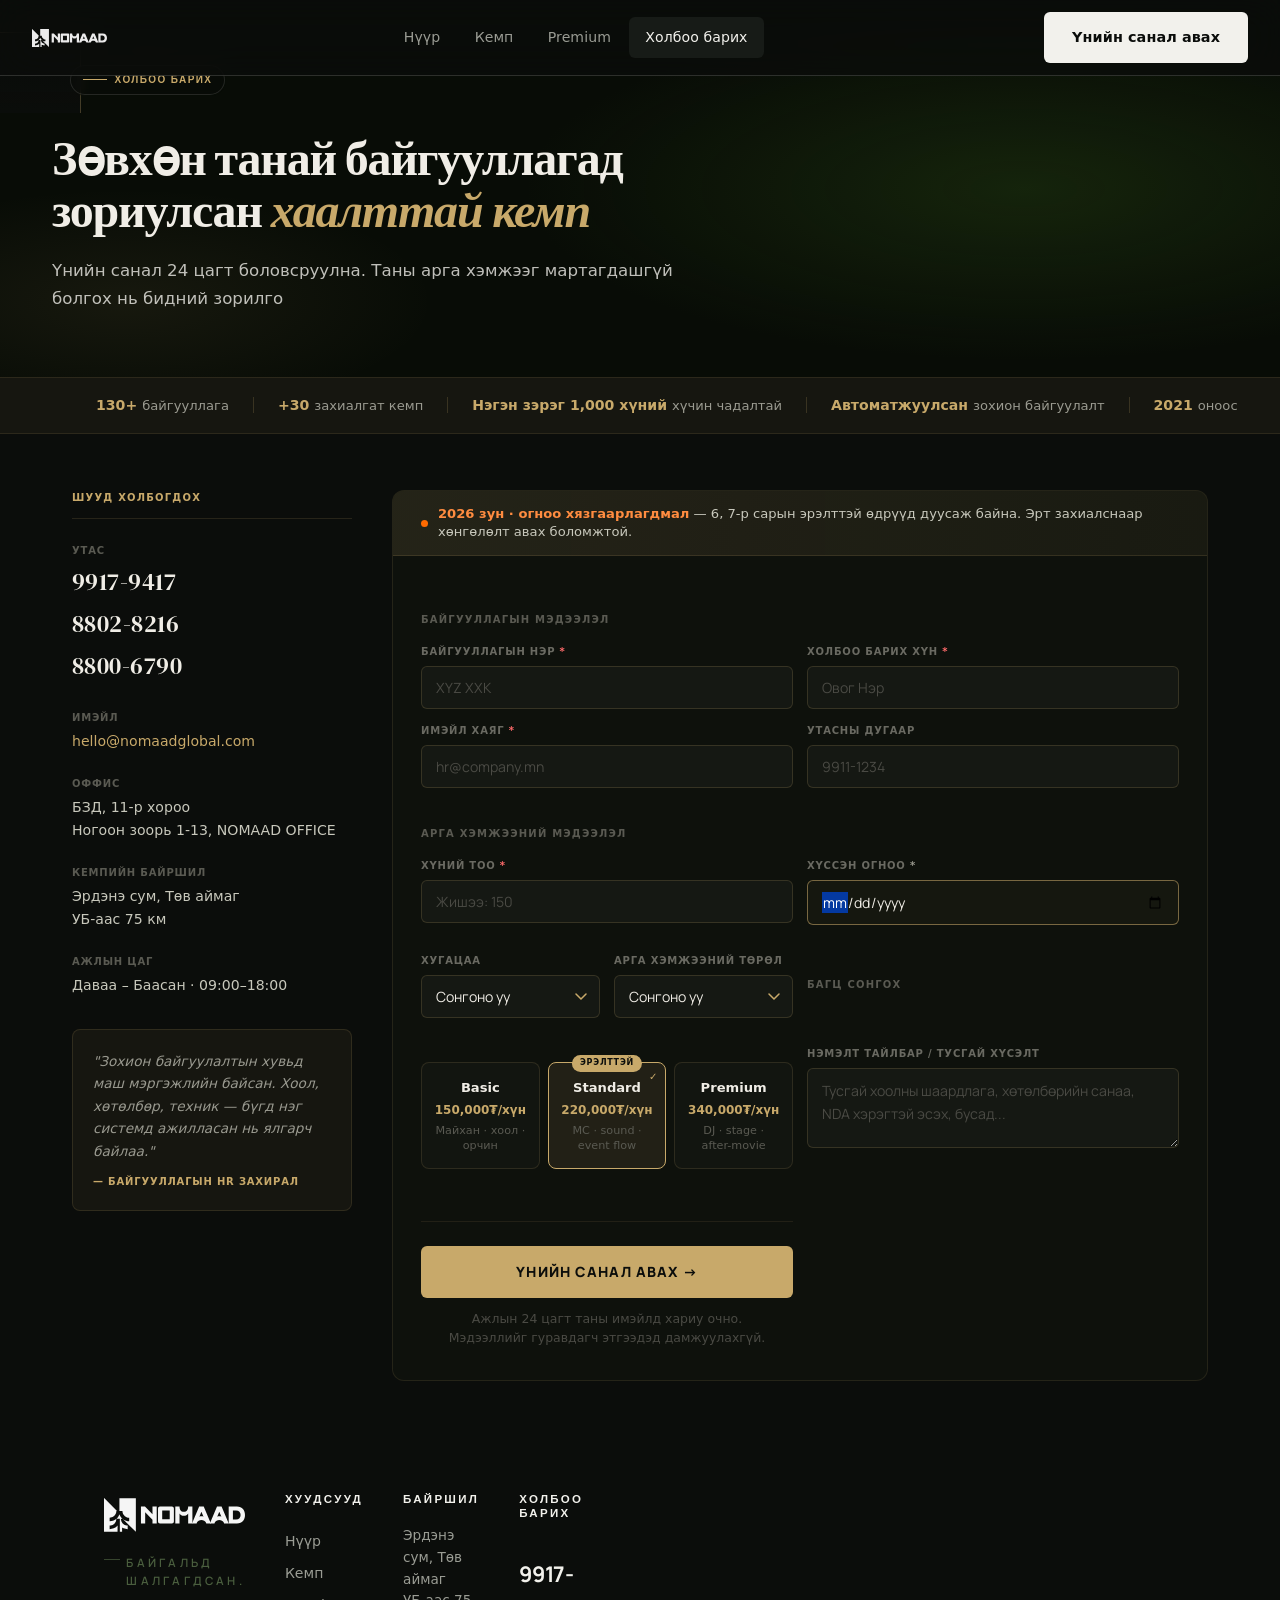
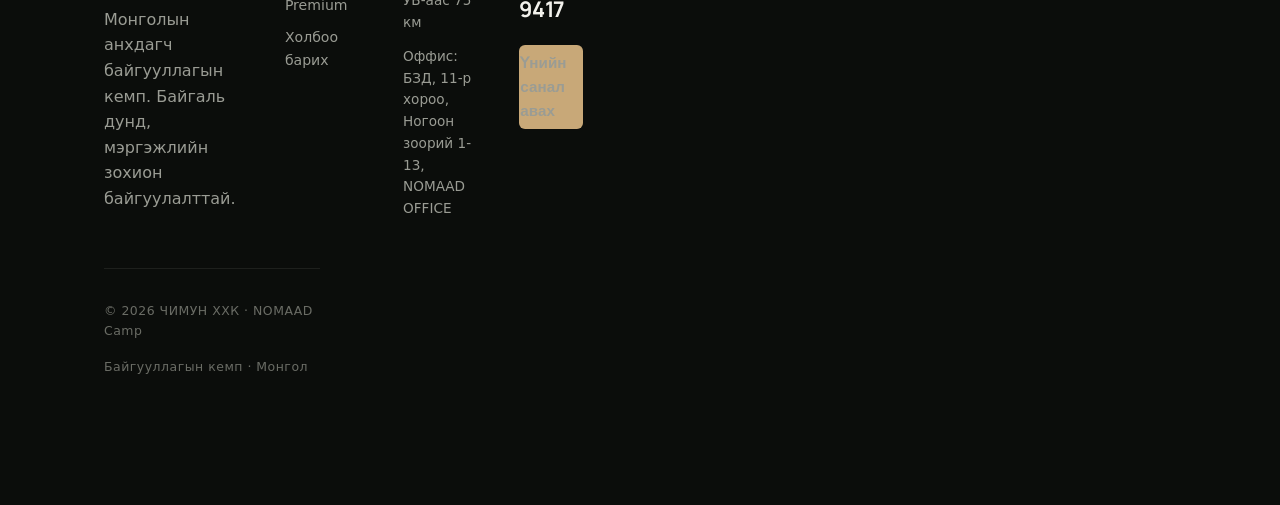
==== commit 961068d5: "Update index.html" ====
--- a/holboo/index.html
+++ b/holboo/index.html
@@ -701,7 +701,7 @@
           <div class="field-error">Хүний тоог оруулна уу (10–1000)</div>
         </div>
         <div class="f-field">
-  <label for="event_date">Хүссэн огноо <span style="color:#FF6B6B">*</span></label>
+  <label for="event_date">Хүссэн огноо <span style="color:#9A9A90">*</span></label>
   <input id="event_date" name="event_date" type="date" autofocus>
 </div>
 
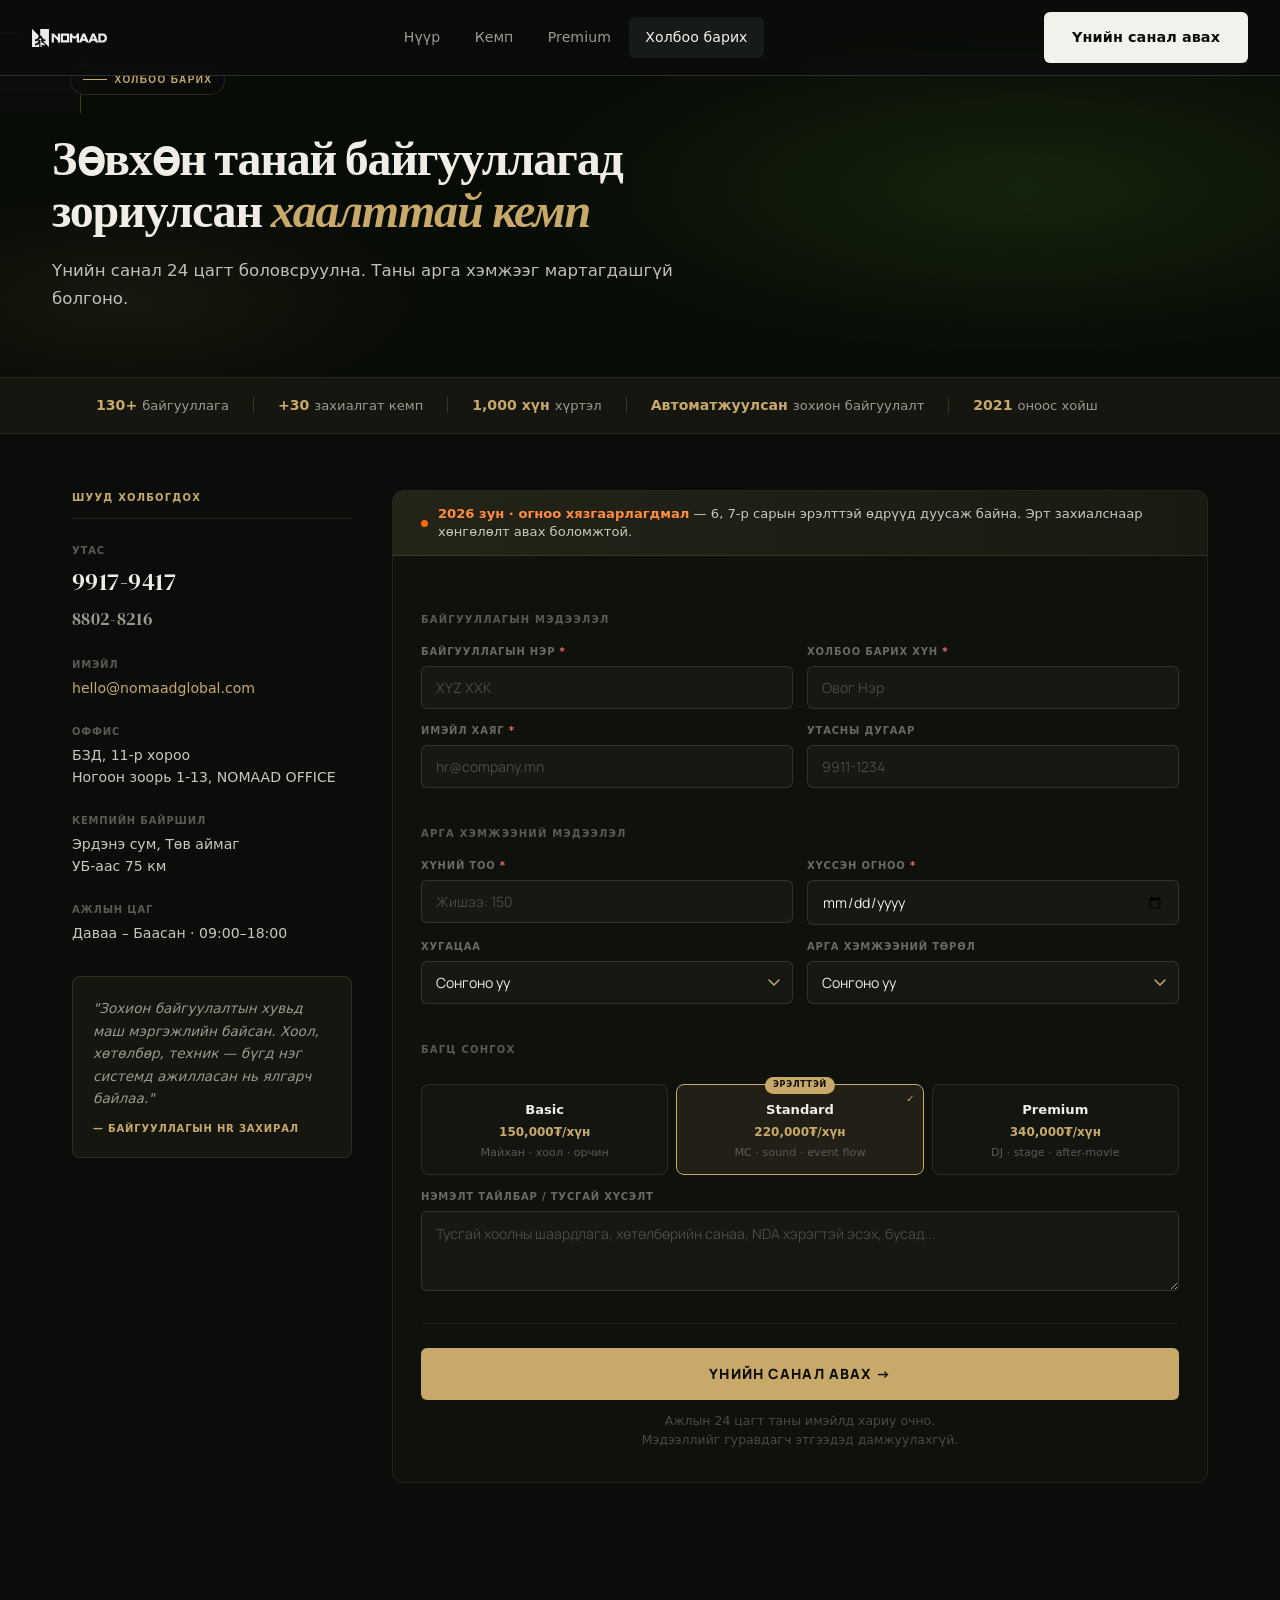
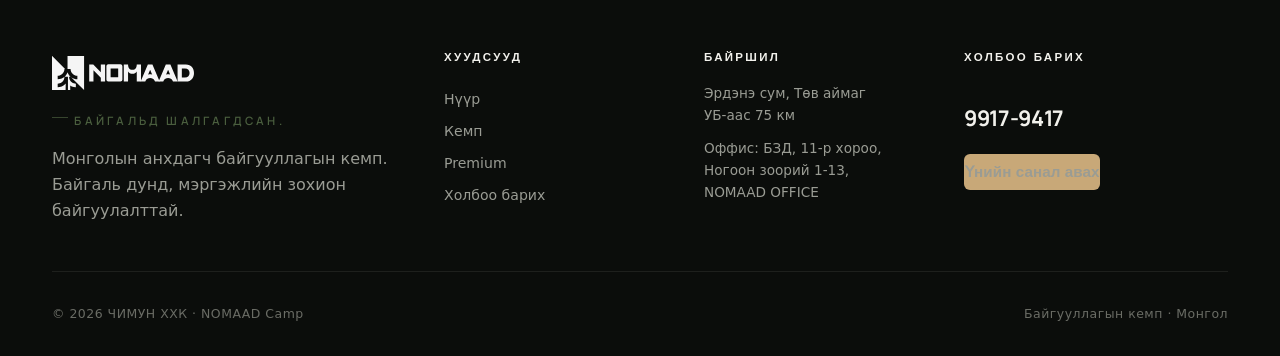
==== commit 14195f74: "Update index.html" ====
--- a/holboo/index.html
+++ b/holboo/index.html
@@ -583,7 +583,7 @@
   <div class="container">
     <div class="ph-label">Холбоо барих</div>
     <h1 class="ph-title">Зөвхөн танай байгууллагад<br>зориулсан <em>хаалттай кемп</em></h1>
-    <p class="ph-sub">Үнийн санал 24 цагт боловсруулна. Таны арга хэмжээг мартагдашгүй болгох нь бидний зорилго</p>
+    <p class="ph-sub">Үнийн санал 24 цагт боловсруулна. Таны арга хэмжээг мартагдашгүй болгоно.</p>
   </div>
 </header>
 
@@ -594,7 +594,7 @@
     <div class="trust-divider"></div>
     <div class="trust-item"><strong>+30</strong> захиалгат кемп</div>
     <div class="trust-divider"></div>
-    <div class="trust-item"><strong>Нэгэн зэрэг 1,000 хүний</strong> хүчин чадалтай</div>
+    <div class="trust-item"><strong>1,000 хүн</strong> хүртэл</div>
     <div class="trust-divider"></div>
     <div class="trust-item"><strong>Автоматжуулсан</strong> зохион байгуулалт</div>
     <div class="trust-divider"></div>
@@ -610,13 +610,10 @@
     <div class="c-info-head">Шууд холбогдох</div>
 
     <div class="c-info-block">
-  <span class="c-info-label">Утас</span>
-
-  <a href="tel:+97699179417" class="phone-big">9917-9417</a>
-  <a href="tel:+97688028216" class="phone-big">8802-8216</a>
-  <a href="tel:+97688006790" class="phone-big">8800-6790</a>
-
-</div>
+      <span class="c-info-label">Утас</span>
+      <a href="tel:+97699179417" class="phone-big">9917-9417</a>
+      <a href="tel:+97688028216" class="phone-big" style="font-size:1.1rem;color:#9A9A90;">8802-8216</a>
+    </div>
 
     <div class="c-info-block">
       <span class="c-info-label">Имэйл</span>
@@ -701,17 +698,10 @@
           <div class="field-error">Хүний тоог оруулна уу (10–1000)</div>
         </div>
         <div class="f-field">
-  <label for="event_date">Хүссэн огноо <span style="color:#9A9A90">*</span></label>
-  <input id="event_date" name="event_date" type="date" autofocus>
-</div>
-
-<script>
-  window.addEventListener('load', function() {
-    const dateInput = document.getElementById('event_date');
-    dateInput.focus();
-    dateInput.showPicker && dateInput.showPicker();
-  });
-</script>
+          <label for="event_date">Хүссэн огноо <span style="color:#FF6B6B">*</span></label>
+          <input id="event_date" name="event_date" type="date">
+        </div>
+      </div>
 
       <div class="form-row-2">
         <div class="f-field">
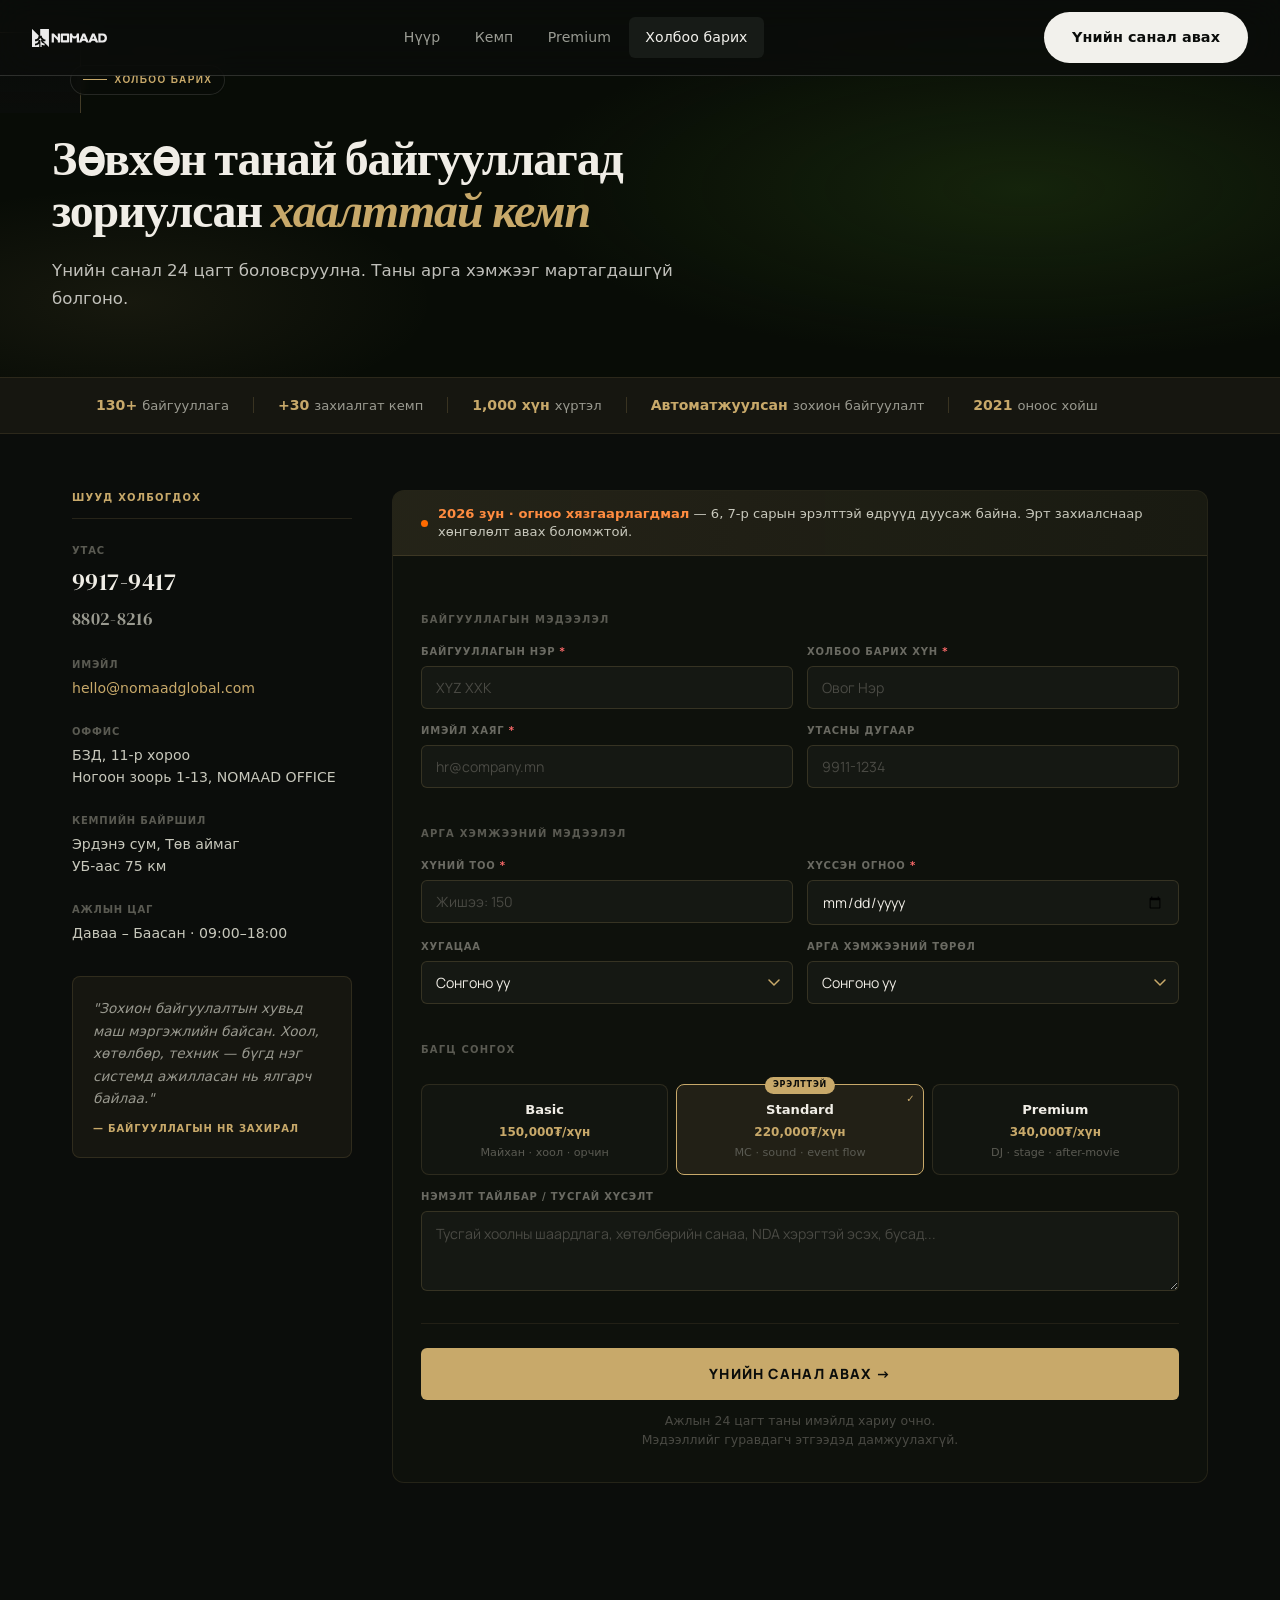
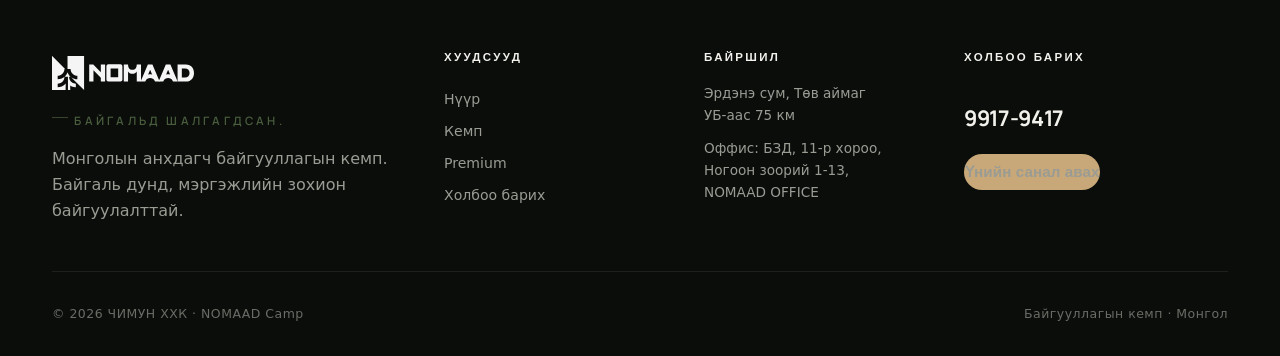
==== commit 879909b3: "Address review: improve nav accessibility and remove inline styles" ====
--- a/holboo/index.html
+++ b/holboo/index.html
@@ -201,6 +201,15 @@
 }
 
 .phone-big:hover { color: #C8A96A !important; }
+
+.phone-big--secondary {
+  font-size: 1.1rem;
+  color: #9A9A90;
+}
+
+.req { color: #FF6B6B; }
+
+.inline-link { color: #C8A96A; }
 
 /* Social proof box */
 .proof-box {
@@ -562,15 +571,15 @@
   <a href="/" class="nav-logo" aria-label="NOMAAD Camp">
     <img src="/nomaad-logo-light.svg" alt="NOMAAD" class="nav-logo-word" width="148" height="35">
   </a>
-  <div class="nav-links">
+  <div class="nav-links" id="primary-nav">
     <a href="/">Нүүр</a>
     <a href="/kemp/">Кемп</a>
     <a href="/premium/">Premium</a>
     <a href="/holboo/" class="active">Холбоо барих</a>
   </div>
-  <div style="display:flex;align-items:center;gap:0.75rem">
+  <div class="nav-actions">
     <a class="nav-cta" href="/holboo/">Үнийн санал авах</a>
-    <button class="nav-toggle" aria-label="Цэс">
+    <button class="nav-toggle" type="button" aria-label="Цэс" aria-controls="primary-nav" aria-expanded="false">
       <svg viewBox="0 0 24 24" fill="none" stroke="currentColor" stroke-width="1.8">
         <path d="M4 6h16M4 12h16M4 18h16"/>
       </svg>
@@ -612,7 +621,7 @@
     <div class="c-info-block">
       <span class="c-info-label">Утас</span>
       <a href="tel:+97699179417" class="phone-big">9917-9417</a>
-      <a href="tel:+97688028216" class="phone-big" style="font-size:1.1rem;color:#9A9A90;">8802-8216</a>
+      <a href="tel:+97688028216" class="phone-big phone-big--secondary">8802-8216</a>
     </div>
 
     <div class="c-info-block">
@@ -665,12 +674,12 @@
 
       <div class="form-row-2">
         <div class="f-field" id="field-org">
-          <label for="org">Байгууллагын нэр <span style="color:#FF6B6B">*</span></label>
+          <label for="org">Байгууллагын нэр <span class="req">*</span></label>
           <input id="org" name="org" type="text" placeholder="XYZ ХХК" autocomplete="organization">
           <div class="field-error">Байгууллагын нэрийг бөглөнө үү</div>
         </div>
         <div class="f-field" id="field-contact">
-          <label for="contact">Холбоо барих хүн <span style="color:#FF6B6B">*</span></label>
+          <label for="contact">Холбоо барих хүн <span class="req">*</span></label>
           <input id="contact" name="contact" type="text" placeholder="Овог Нэр" autocomplete="name">
           <div class="field-error">Нэрийг бөглөнө үү</div>
         </div>
@@ -678,7 +687,7 @@
 
       <div class="form-row-2">
         <div class="f-field" id="field-email">
-          <label for="email">Имэйл хаяг <span style="color:#FF6B6B">*</span></label>
+          <label for="email">Имэйл хаяг <span class="req">*</span></label>
           <input id="email" name="email" type="email" placeholder="hr@company.mn" autocomplete="email">
           <div class="field-error">Зөв имэйл хаяг оруулна уу</div>
         </div>
@@ -689,16 +698,16 @@
       </div>
 
       <!-- Арга хэмжээ -->
-      <div class="form-section-title" style="margin-top:1.5rem">Арга хэмжээний мэдээлэл</div>
+      <div class="form-section-title">Арга хэмжээний мэдээлэл</div>
 
       <div class="form-row-2">
         <div class="f-field" id="field-people">
-          <label for="people">Хүний тоо <span style="color:#FF6B6B">*</span></label>
+          <label for="people">Хүний тоо <span class="req">*</span></label>
           <input id="people" name="people" type="number" min="10" max="1000" placeholder="Жишээ: 150" oninput="updateEstimate()">
           <div class="field-error">Хүний тоог оруулна уу (10–1000)</div>
         </div>
         <div class="f-field">
-          <label for="event_date">Хүссэн огноо <span style="color:#FF6B6B">*</span></label>
+          <label for="event_date">Хүссэн огноо <span class="req">*</span></label>
           <input id="event_date" name="event_date" type="date">
         </div>
       </div>
@@ -728,7 +737,7 @@
       </div>
 
       <!-- Багц -->
-      <div class="form-section-title" style="margin-top:1.5rem">Багц сонгох</div>
+      <div class="form-section-title">Багц сонгох</div>
 
       <div class="pkg-grid">
         <div class="pkg-card" id="pkg-basic" onclick="selectPkg('basic')">
@@ -781,7 +790,7 @@
         <div class="success-title">Амжилттай илгээгдлээ</div>
         <p class="success-sub">
           Ажлын 24 цагт таны имэйлд үнийн санал хүргэнэ.<br>
-          Яаралтай бол <a href="tel:+97699179417" style="color:#C8A96A">9917-9417</a> дугаарт залгаарай.
+          Яаралтай бол <a href="tel:+97699179417" class="inline-link">9917-9417</a> дугаарт залгаарай.
         </p>
       </div>
 
@@ -815,8 +824,8 @@
       </div>
       <div>
         <h5>Байршил</h5>
-        <p style="color:var(--muted);font-size:0.85rem">Эрдэнэ сум, Төв аймаг<br>УБ-аас 75 км</p>
-        <p style="color:var(--muted);font-size:0.85rem;margin-top:0.75rem">Оффис: БЗД, 11-р хороо,<br>Ногоон зоорий 1-13,<br>NOMAAD OFFICE</p>
+        <p class="footer-meta">Эрдэнэ сум, Төв аймаг<br>УБ-аас 75 км</p>
+        <p class="footer-meta footer-meta--spaced">Оффис: БЗД, 11-р хороо,<br>Ногоон зоорий 1-13,<br>NOMAAD OFFICE</p>
       </div>
       <div class="footer-cta">
         <h5>Холбоо барих</h5>
--- a/style.css
+++ b/style.css
@@ -23,6 +23,7 @@
   --nav-h:       76px;
   --container:   1240px;
   --ease:        cubic-bezier(0.22, 1, 0.36, 1);
+  --radius:      14px;
 }
 
 * { margin: 0; padding: 0; box-sizing: border-box; }
@@ -36,6 +37,7 @@
   font-weight: 400;
   overflow-x: hidden;
 }
+body.menu-open { overflow: hidden; }
 img { max-width: 100%; display: block; }
 a { color: inherit; text-decoration: none; }
 button { font: inherit; }
@@ -50,19 +52,19 @@
   color: var(--text);
 }
 h1 {
-  font-size: 48px;
+  font-size: clamp(2rem, 4.6vw, 3.4rem);
   font-weight: 600;
   letter-spacing: -0.025em;
   line-height: 1.15;
 }
 h2 {
-  font-size: 28px;
+  font-size: clamp(1.5rem, 3vw, 2.2rem);
   font-weight: 500;
   letter-spacing: -0.02em;
   line-height: 1.25;
 }
 h3 {
-  font-size: 20px;
+  font-size: clamp(1.1rem, 2vw, 1.35rem);
   font-weight: 600;
   letter-spacing: -0.01em;
   line-height: 1.35;
@@ -96,10 +98,11 @@
   padding: 0 2rem;
 }
 .section {
-  padding: 96px 0;
+  padding: clamp(4.2rem, 8vw, 6rem) 0;
   position: relative;
 }
 .section--tight { padding: 64px 0; }
+.section--flush-top { padding-top: 0; }
 .section-head { max-width: 760px; margin-bottom: 3rem; }
 .section-head p {
   font-size: clamp(1rem, 1.2vw, 1.08rem);
@@ -118,7 +121,11 @@
   backdrop-filter: blur(18px) saturate(1.4);
   -webkit-backdrop-filter: blur(18px) saturate(1.4);
   border-bottom: 1px solid rgba(245, 245, 240, 0.15);
-  transition: background 0.25s var(--ease), border-color 0.25s var(--ease);
+  transition: background 0.25s var(--ease), border-color 0.25s var(--ease), box-shadow 0.25s var(--ease);
+}
+.nav.is-scrolled {
+  background: rgba(11, 13, 11, 0.88);
+  box-shadow: 0 10px 30px rgba(0, 0, 0, 0.26);
 }
 .nav-logo {
   display: inline-flex;
@@ -148,11 +155,16 @@
 }
 .nav-links a:hover { color: var(--text); background: rgba(255, 255, 255, 0.06); }
 .nav-links a.active { color: var(--text); background: var(--surface-2); }
+.nav-actions {
+  display: flex;
+  align-items: center;
+  gap: 0.75rem;
+}
 .nav-cta {
   display: inline-flex; align-items: center; justify-content: center; gap: 0.4rem;
   background: var(--text); color: var(--bg);
   padding: 14px 28px;
-  border-radius: 6px;
+  border-radius: 999px;
   font-size: 0.9rem; font-weight: 600;
   letter-spacing: 0.005em;
   transition: filter 0.2s var(--ease), background 0.2s var(--ease), color 0.2s var(--ease);
@@ -169,7 +181,7 @@
 .btn {
   display: inline-flex; align-items: center; justify-content: center; gap: 0.5rem;
   padding: 14px 28px;
-  border-radius: 6px;
+  border-radius: 999px;
   font-family: 'Inter', sans-serif;
   font-weight: 600;
   font-size: 0.95rem;
@@ -301,7 +313,7 @@
 /* ── HERO ── */
 .hero {
   position: relative;
-  min-height: 92vh;
+  min-height: min(92vh, 860px);
   display: flex; align-items: center;
   padding: calc(var(--nav-h) + 3rem) 0 5rem;
   overflow: hidden;
@@ -335,7 +347,7 @@
 }
 .hero-inner {
   position: relative; z-index: 2;
-  max-width: 960px;
+  max-width: 880px;
 }
 .hero h1 {
   margin-top: 0.25rem;
@@ -349,7 +361,7 @@
 .hero-sub {
   font-size: clamp(1.02rem, 1.25vw, 1.18rem);
   color: rgba(242, 241, 236, 0.78);
-  margin: 1.5rem 0 2.25rem;
+  margin: 1.25rem 0 2rem;
   max-width: 620px;
   line-height: 1.7;
   font-weight: 400;
@@ -512,7 +524,7 @@
   position: relative;
   background: var(--surface);
   border: 1px solid var(--line);
-  border-radius: 12px;
+  border-radius: var(--radius);
   overflow: hidden;
   display: flex;
   flex-direction: column;
@@ -787,6 +799,11 @@
   letter-spacing: 0.04em;
 }
 .footer-brand { max-width: 360px; }
+.footer-meta {
+  color: var(--muted);
+  font-size: 0.85rem;
+}
+.footer-meta--spaced { margin-top: 0.75rem; }
 .footer-logo {
   display: inline-flex;
   align-items: center;
@@ -818,94 +835,34 @@
   opacity: 0.7;
 }
 
-/* ── CAROUSEL ── */
-.carousel {
-  position: relative;
-  width: 100%;
-  height: 520px;
-  border-radius: 22px;
+/* ── UTILITIES ── */
+.u-mt-2 { margin-top: 2rem; }
+
+/* ── GALLERY GRID ── */
+.gallery-grid {
+  display: grid;
+  grid-template-columns: repeat(12, 1fr);
+  gap: 1rem;
+}
+.gallery-card {
+  grid-column: span 4;
+  border-radius: var(--radius);
   overflow: hidden;
   border: 1px solid var(--line);
   background: var(--surface-2);
-  user-select: none;
-  touch-action: pan-y;
-}
-.carousel-track {
-  display: flex;
-  width: 100%;
-  height: 100%;
-  transition: transform 0.3s var(--ease);
-  will-change: transform;
-}
-.carousel-slide {
-  flex: 0 0 100%;
-  width: 100%;
-  height: 100%;
-  position: relative;
-}
-.carousel-slide img {
+  min-height: 220px;
+}
+.gallery-card--wide { grid-column: span 8; }
+.gallery-card--tall { grid-row: span 2; min-height: 460px; }
+.gallery-card img {
   width: 100%;
   height: 100%;
   object-fit: cover;
-  display: block;
-  pointer-events: none;
-}
-.carousel-arrow {
-  position: absolute;
-  top: 50%;
-  transform: translateY(-50%);
-  width: 44px;
-  height: 44px;
-  border-radius: 999px;
-  background: rgba(255, 255, 255, 0.78);
-  color: #0B0D0B;
-  border: none;
-  display: inline-flex;
-  align-items: center;
-  justify-content: center;
-  cursor: pointer;
-  z-index: 3;
-  backdrop-filter: blur(10px);
-  -webkit-backdrop-filter: blur(10px);
-  transition: background 0.2s var(--ease), transform 0.2s var(--ease), opacity 0.2s var(--ease);
-  box-shadow: 0 6px 20px rgba(0, 0, 0, 0.2);
-}
-.carousel-arrow:hover { background: rgba(255, 255, 255, 0.95); }
-.carousel-arrow:active { transform: translateY(-50%) scale(0.96); }
-.carousel-arrow svg { width: 20px; height: 20px; }
-.carousel-arrow--prev { left: 16px; }
-.carousel-arrow--next { right: 16px; }
-.carousel-dots {
-  position: absolute;
-  left: 0; right: 0;
-  bottom: 18px;
-  display: flex;
-  justify-content: center;
-  gap: 8px;
-  z-index: 3;
-}
-.carousel-dot {
-  width: 8px;
-  height: 8px;
-  border-radius: 999px;
-  border: none;
-  background: rgba(255, 255, 255, 0.45);
-  cursor: pointer;
-  padding: 0;
-  transition: background 0.2s var(--ease), transform 0.2s var(--ease), width 0.2s var(--ease);
-}
-.carousel-dot:hover { background: rgba(255, 255, 255, 0.7); }
-.carousel-dot.is-active {
-  background: #fff;
-  width: 22px;
-}
-@media (max-width: 768px) {
-  .carousel { height: 280px; border-radius: 16px; }
-  .carousel-arrow { width: 38px; height: 38px; }
-  .carousel-arrow--prev { left: 10px; }
-  .carousel-arrow--next { right: 10px; }
-  .carousel-arrow svg { width: 18px; height: 18px; }
-  .carousel-dots { bottom: 12px; }
+  transition: transform 0.45s var(--ease), filter 0.45s var(--ease);
+}
+.gallery-card:hover img {
+  transform: scale(1.04);
+  filter: saturate(1.08);
 }
 
 /* ── REVEAL ANIMATIONS ── */
@@ -928,7 +885,11 @@
     gap: 0.3rem;
   }
   .nav.is-open .nav-links a { padding: 0.8rem 1rem; font-size: 0.98rem; min-height: 44px; display: flex; align-items: center; }
-  .nav .nav-cta { display: none; }
+  .nav .nav-cta {
+    display: inline-flex;
+    padding: 0.66rem 0.95rem;
+    font-size: 0.78rem;
+  }
 
   .capacity { grid-template-columns: 1fr; }
   .feat-grid { grid-template-columns: 1fr; }
@@ -939,12 +900,16 @@
   .price-block { grid-template-columns: 1fr; text-align: left; }
   .footer-top { grid-template-columns: 1fr 1fr; }
   .bottom-cta { display: flex; }
+  .gallery-grid { grid-template-columns: repeat(2, minmax(0, 1fr)); }
+  .gallery-card,
+  .gallery-card--wide,
+  .gallery-card--tall { grid-column: auto; grid-row: auto; min-height: 210px; }
 }
 @media (max-width: 768px) {
-  h1 { font-size: 32px; }
-  h2 { font-size: 22px; }
-  h3 { font-size: 18px; }
-  .page-header h1 { font-size: 32px; }
+  h1 { font-size: clamp(1.8rem, 8vw, 2.4rem); line-height: 1.2; }
+  h2 { font-size: clamp(1.35rem, 6vw, 1.8rem); }
+  h3 { font-size: 1.08rem; }
+  .page-header h1 { font-size: clamp(1.9rem, 8vw, 2.45rem); }
   .section { padding: 64px 0; }
   .section--tight { padding: 48px 0; }
 
@@ -953,13 +918,27 @@
   .hero-actions { flex-direction: column; align-items: stretch; }
   .hero-actions .btn { width: 100%; }
   .btn { width: 100%; }
-  .nav-cta { width: auto; }
+  .nav-cta { width: auto; white-space: nowrap; }
+  .nav-actions { gap: 0.35rem; }
+  .nav .nav-cta { padding: 0.62rem 0.85rem; font-size: 0.74rem; }
   .bottom-cta .btn { width: auto; }
   .feat-link { width: auto; }
+  .hero-meta { gap: 0.45rem; font-size: 0.74rem; letter-spacing: 0.02em; }
+  .section-head { margin-bottom: 2rem; }
+  .feat-body { padding: 1.35rem 1.1rem 1.5rem; }
+  .split-body p { font-size: 0.95rem; }
+  .gallery-grid { grid-template-columns: 1fr; gap: 0.8rem; }
+  .gallery-card,
+  .gallery-card--wide,
+  .gallery-card--tall { min-height: 200px; }
 }
 @media (max-width: 560px) {
   .container { padding: 0 1.25rem; }
   .nav { padding: 0 1.25rem; }
-  .hero { min-height: auto; padding: calc(var(--nav-h) + 3rem) 0 4rem; }
+  .hero { min-height: auto; padding: calc(var(--nav-h) + 2.4rem) 0 3.2rem; }
+  .hero-sub { margin: 1rem 0 1.4rem; font-size: 0.95rem; }
+  .eyebrow { font-size: 0.66rem; letter-spacing: 0.16em; }
+  .nav-logo-word { height: 15px; }
+  .nav .nav-cta { display: none; }
   .footer-top { grid-template-columns: 1fr; gap: 2rem; }
 }
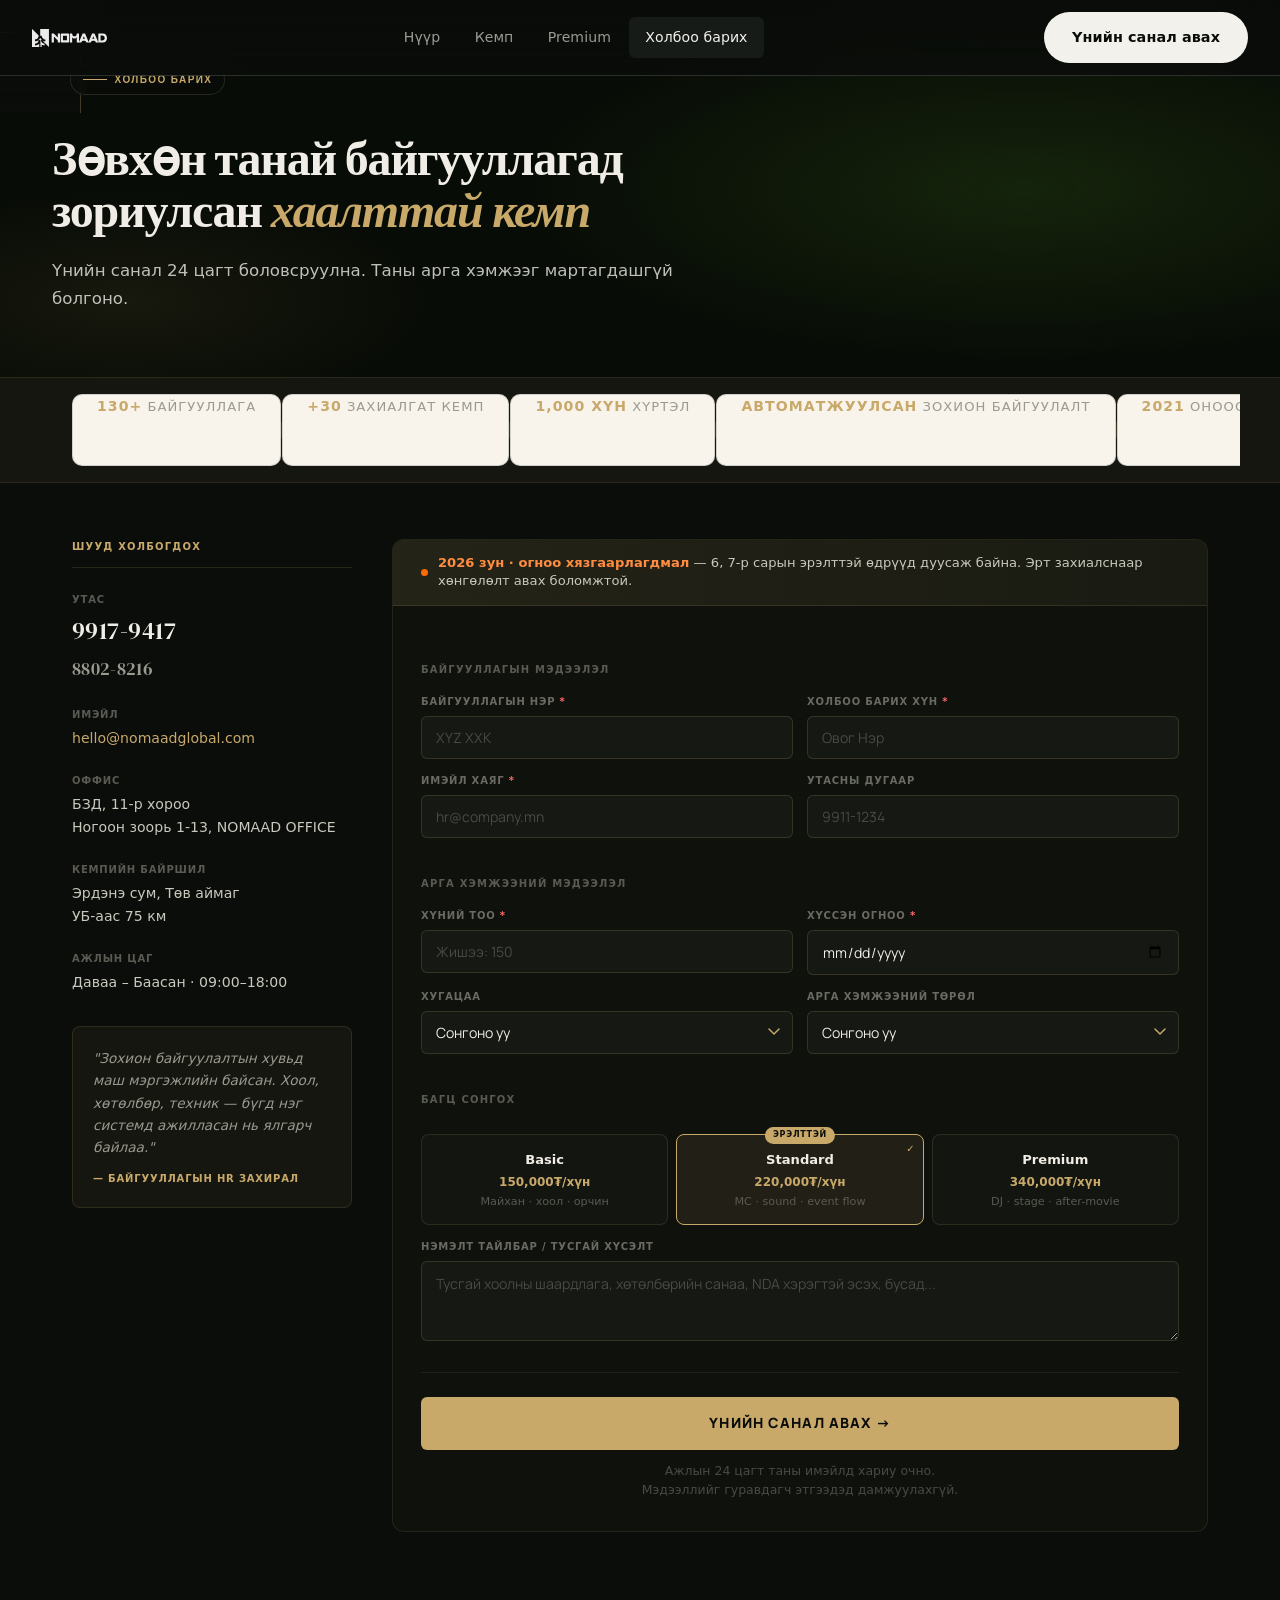
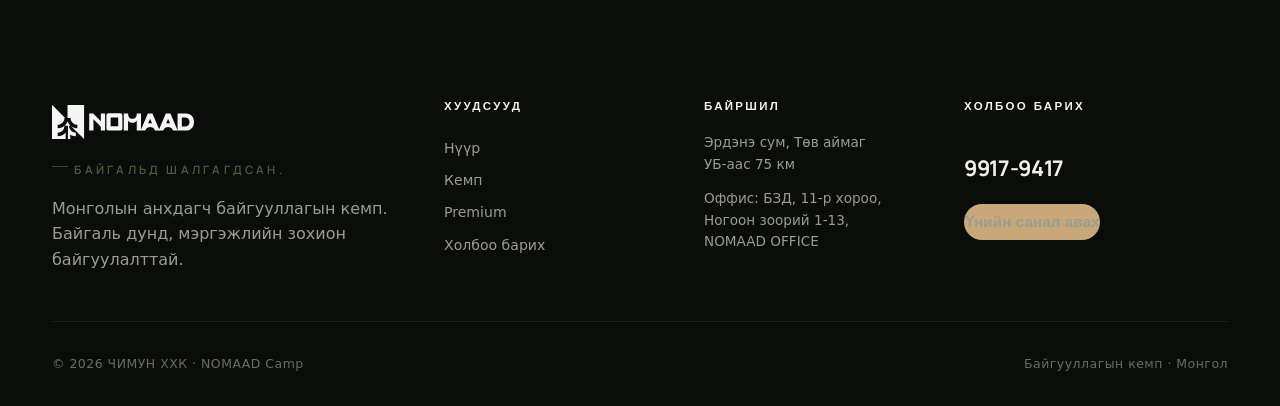
==== commit d542f628: "Fix duplicate form submit risk and improve camp detail accessibility" ====
--- a/holboo/index.html
+++ b/holboo/index.html
@@ -665,7 +665,7 @@
       </div>
     </div>
 
-    <form class="c-form" id="quoteForm" name="quote" method="POST" data-netlify="true" novalidate>
+    <form class="c-form" id="quoteForm" name="quote" method="POST" data-netlify="true" data-skip-shared-submit="true" novalidate>
       <input type="hidden" name="form-name" value="quote">
       <input type="hidden" name="package" id="hiddenPkg" value="standard">
 
--- a/style.css
+++ b/style.css
@@ -942,3 +942,337 @@
   .nav .nav-cta { display: none; }
   .footer-top { grid-template-columns: 1fr; gap: 2rem; }
 }
+
+/* ── 2026 B2B PREMIUM HOMEPAGE REFINEMENT ───────────────────────── */
+:root {
+  --primary-forest: #2F3E2F;
+  --charcoal: #1F2A23;
+  --cream: #F5F1E8;
+  --sand-bg: #EAE3D5;
+  --stone: #D6CEC2;
+  --accent: #C65D2E;
+  --text-dark: #1A1A1A;
+  --text-light: #FFFFFF;
+}
+
+body.home-page {
+  background: var(--cream);
+  color: var(--text-dark);
+}
+body.home-page h1,
+body.home-page h2,
+body.home-page h3,
+body.home-page h4,
+body.home-page h5 {
+  font-family: 'Inter Tight', 'Inter', system-ui, sans-serif;
+  color: var(--text-dark);
+}
+body.home-page p { color: rgba(26, 26, 26, 0.78); font-size: clamp(1rem, 1.1vw, 1.08rem); }
+body.home-page .section { padding: clamp(3.5rem, 7vw, 7rem) 0; }
+
+body.home-page .nav {
+  background: rgba(245, 241, 232, 0.94);
+  border-bottom: 1px solid rgba(31, 42, 35, 0.12);
+}
+body.home-page .nav.is-scrolled {
+  background: rgba(245, 241, 232, 0.98);
+  box-shadow: 0 8px 24px rgba(31, 42, 35, 0.08);
+}
+body.home-page .nav-links a { color: rgba(31, 42, 35, 0.8); }
+body.home-page .nav-links a:hover,
+body.home-page .nav-links a.active {
+  color: var(--charcoal);
+  background: rgba(31, 42, 35, 0.07);
+}
+body.home-page .nav-toggle { color: var(--charcoal); }
+
+.btn--accent {
+  background: var(--accent);
+  color: var(--text-light);
+  border-color: var(--accent);
+}
+.btn--accent:hover { filter: brightness(0.95); }
+.btn--ghost-light {
+  background: transparent;
+  color: var(--text-light);
+  border: 1px solid rgba(255, 255, 255, 0.5);
+}
+.btn--ghost-light:hover { background: rgba(255, 255, 255, 0.1); filter: none; }
+body.home-page .nav-cta {
+  background: var(--accent);
+  color: var(--text-light);
+}
+
+.hero--corporate {
+  min-height: 90vh;
+  padding-top: calc(var(--nav-h) + 3rem);
+  display: flex;
+  align-items: center;
+  position: relative;
+  color: var(--text-light);
+}
+.hero-photo {
+  width: 100%;
+  height: 100%;
+  object-fit: cover;
+}
+.hero-overlay {
+  position: absolute;
+  inset: 0;
+  background: linear-gradient(180deg, rgba(31, 42, 35, 0.34), rgba(31, 42, 35, 0.38));
+}
+.hero--corporate .hero-inner { position: relative; z-index: 1; max-width: 860px; }
+.hero--corporate .eyebrow,
+.hero--corporate .hero-sub,
+.hero--corporate h1,
+.hero--corporate .hero-meta { color: var(--text-light); }
+.hero--corporate .hero-sub { max-width: 760px; }
+.hero--corporate h1 { font-size: clamp(2.2rem, 5.2vw, 3.9rem); line-height: 1.1; }
+.hero--corporate .hero-meta {
+  margin-top: 1.1rem;
+  display: flex;
+  flex-wrap: wrap;
+  gap: 0.7rem;
+  font-size: 0.92rem;
+  opacity: 0.9;
+}
+
+.section--light { background: var(--cream); }
+.section--sand { background: var(--sand-bg); }
+.section--dark {
+  background: var(--primary-forest);
+}
+.section--dark h2,
+.section--dark p,
+.section--dark .eyebrow,
+.section--dark h3,
+.section--dark li,
+.section--dark .pillar { color: var(--text-light); }
+
+.trust-grid {
+  display: grid;
+  grid-template-columns: repeat(6, minmax(0, 1fr));
+  gap: 0.9rem;
+  list-style: none;
+  padding: 0;
+  margin: 0;
+}
+.trust-item {
+  border: 1px solid rgba(31, 42, 35, 0.18);
+  background: #f8f4ec;
+  color: rgba(31, 42, 35, 0.45);
+  border-radius: 10px;
+  min-height: 72px;
+  display: grid;
+  place-items: center;
+  font-size: 0.8rem;
+  text-transform: uppercase;
+  letter-spacing: 0.08em;
+}
+
+.exp-grid {
+  display: grid;
+  grid-template-columns: repeat(3, minmax(0, 1fr));
+  gap: 1.2rem;
+}
+.exp-card {
+  background: #fff;
+  border: 1px solid rgba(31, 42, 35, 0.14);
+  border-radius: 14px;
+  padding: 1.5rem;
+}
+.exp-card ul { margin: 1rem 0 1.2rem 1rem; color: rgba(26, 26, 26, 0.75); }
+.exp-card li { margin-bottom: 0.35rem; }
+.text-link {
+  font-weight: 600;
+  color: var(--charcoal);
+  border-bottom: 1px solid rgba(31, 42, 35, 0.25);
+  padding-bottom: 2px;
+}
+
+.pillars {
+  display: grid;
+  grid-template-columns: repeat(3, minmax(0, 1fr));
+  gap: 0.9rem;
+}
+.pillar {
+  border: 1px solid rgba(255, 255, 255, 0.2);
+  border-radius: 10px;
+  padding: 1rem 1.1rem;
+  font-weight: 500;
+  background: rgba(255, 255, 255, 0.02);
+}
+
+.process-grid {
+  list-style: none;
+  display: grid;
+  grid-template-columns: repeat(4, minmax(0, 1fr));
+  gap: 1rem;
+  padding: 0;
+}
+.process-grid--five {
+  grid-template-columns: repeat(5, minmax(0, 1fr));
+}
+.process-grid li {
+  background: #fff;
+  border: 1px solid rgba(31, 42, 35, 0.14);
+  border-radius: 12px;
+  padding: 1.25rem;
+}
+.process-grid span {
+  display: inline-block;
+  color: var(--accent);
+  font-weight: 700;
+  margin-bottom: 0.7rem;
+}
+
+body.home-page .gallery-card {
+  border: 1px solid rgba(31, 42, 35, 0.14);
+}
+
+.cta-final {
+  background: var(--charcoal);
+  text-align: center;
+}
+.cta-final h2,
+.cta-final p { color: var(--text-light); }
+.cta-final p { max-width: 720px; margin: 0.8rem auto 1.6rem; }
+
+@media (max-width: 1100px) {
+  .trust-grid { grid-template-columns: repeat(3, minmax(0, 1fr)); }
+  .exp-grid { grid-template-columns: 1fr 1fr; }
+  .process-grid { grid-template-columns: 1fr 1fr; }
+}
+
+@media (max-width: 960px) {
+  body.home-page .nav {
+    background: rgba(245, 241, 232, 0.98);
+  }
+  body.home-page .nav-links {
+    background: var(--cream);
+    border-top: 1px solid rgba(31, 42, 35, 0.12);
+  }
+  body.home-page .nav .nav-cta {
+    display: none;
+  }
+}
+
+@media (max-width: 760px) {
+  .exp-grid,
+  .process-grid,
+  .pillars,
+  .trust-grid {
+    grid-template-columns: 1fr;
+  }
+  .hero--corporate {
+    min-height: 78vh;
+    padding-top: calc(var(--nav-h) + 1.8rem);
+  }
+  .hero--corporate h1 { font-size: clamp(2.1rem, 10vw, 2.6rem); }
+  .hero--corporate .hero-actions { flex-direction: column; align-items: stretch; }
+  .hero--corporate .hero-actions .btn { width: 100%; }
+}
+
+/* ── Homepage camp cards + detail ── */
+.camp-grid {
+  display: grid;
+  grid-template-columns: repeat(4, minmax(0, 1fr));
+  gap: 1rem;
+}
+.camp-card {
+  appearance: none;
+  border: 1px solid rgba(31, 42, 35, 0.15);
+  background: #fff;
+  border-radius: 14px;
+  overflow: hidden;
+  text-align: left;
+  cursor: pointer;
+}
+.camp-card img {
+  width: 100%;
+  height: 170px;
+  object-fit: cover;
+}
+.camp-card-body {
+  padding: 1rem 1rem 1.2rem;
+}
+.camp-card-body p {
+  font-size: 0.95rem;
+  margin-top: 0.35rem;
+}
+.camp-size {
+  color: var(--primary-forest);
+  font-weight: 700;
+}
+.camp-card.is-active {
+  border-color: var(--accent);
+  box-shadow: 0 0 0 1px rgba(198, 93, 46, 0.35);
+}
+.camp-card:focus-visible {
+  outline: 2px solid var(--accent);
+  outline-offset: 2px;
+}
+.camp-detail-wrap {
+  margin-top: 1.1rem;
+}
+.camp-detail {
+  display: none;
+  grid-template-columns: 1fr 1.25fr;
+  gap: 1rem;
+  background: #fff;
+  border: 1px solid rgba(31, 42, 35, 0.15);
+  border-radius: 14px;
+  padding: 1rem;
+}
+.camp-detail.is-open {
+  display: grid;
+}
+.camp-detail-text p {
+  margin: 0.7rem 0 1rem;
+}
+.camp-detail-media {
+  position: relative;
+  border-radius: 12px;
+  overflow: hidden;
+  border: 1px solid rgba(31, 42, 35, 0.14);
+}
+.camp-detail-media .carousel-track {
+  display: flex;
+  transition: transform 0.35s var(--ease);
+}
+.camp-detail-media .carousel-slide {
+  min-width: 100%;
+  width: 100%;
+  height: 280px;
+  object-fit: cover;
+}
+.camp-footnote {
+  margin-top: 1.1rem;
+  font-weight: 600;
+  color: rgba(31, 42, 35, 0.85);
+}
+
+@media (max-width: 1180px) {
+  .camp-grid {
+    grid-template-columns: 1fr 1fr;
+  }
+  .process-grid--five {
+    grid-template-columns: 1fr 1fr 1fr;
+  }
+}
+
+@media (max-width: 880px) {
+  .camp-detail {
+    grid-template-columns: 1fr;
+  }
+  .camp-detail-media .carousel-slide {
+    height: 230px;
+  }
+}
+
+@media (max-width: 760px) {
+  .camp-grid,
+  .process-grid--five {
+    grid-template-columns: 1fr;
+  }
+}
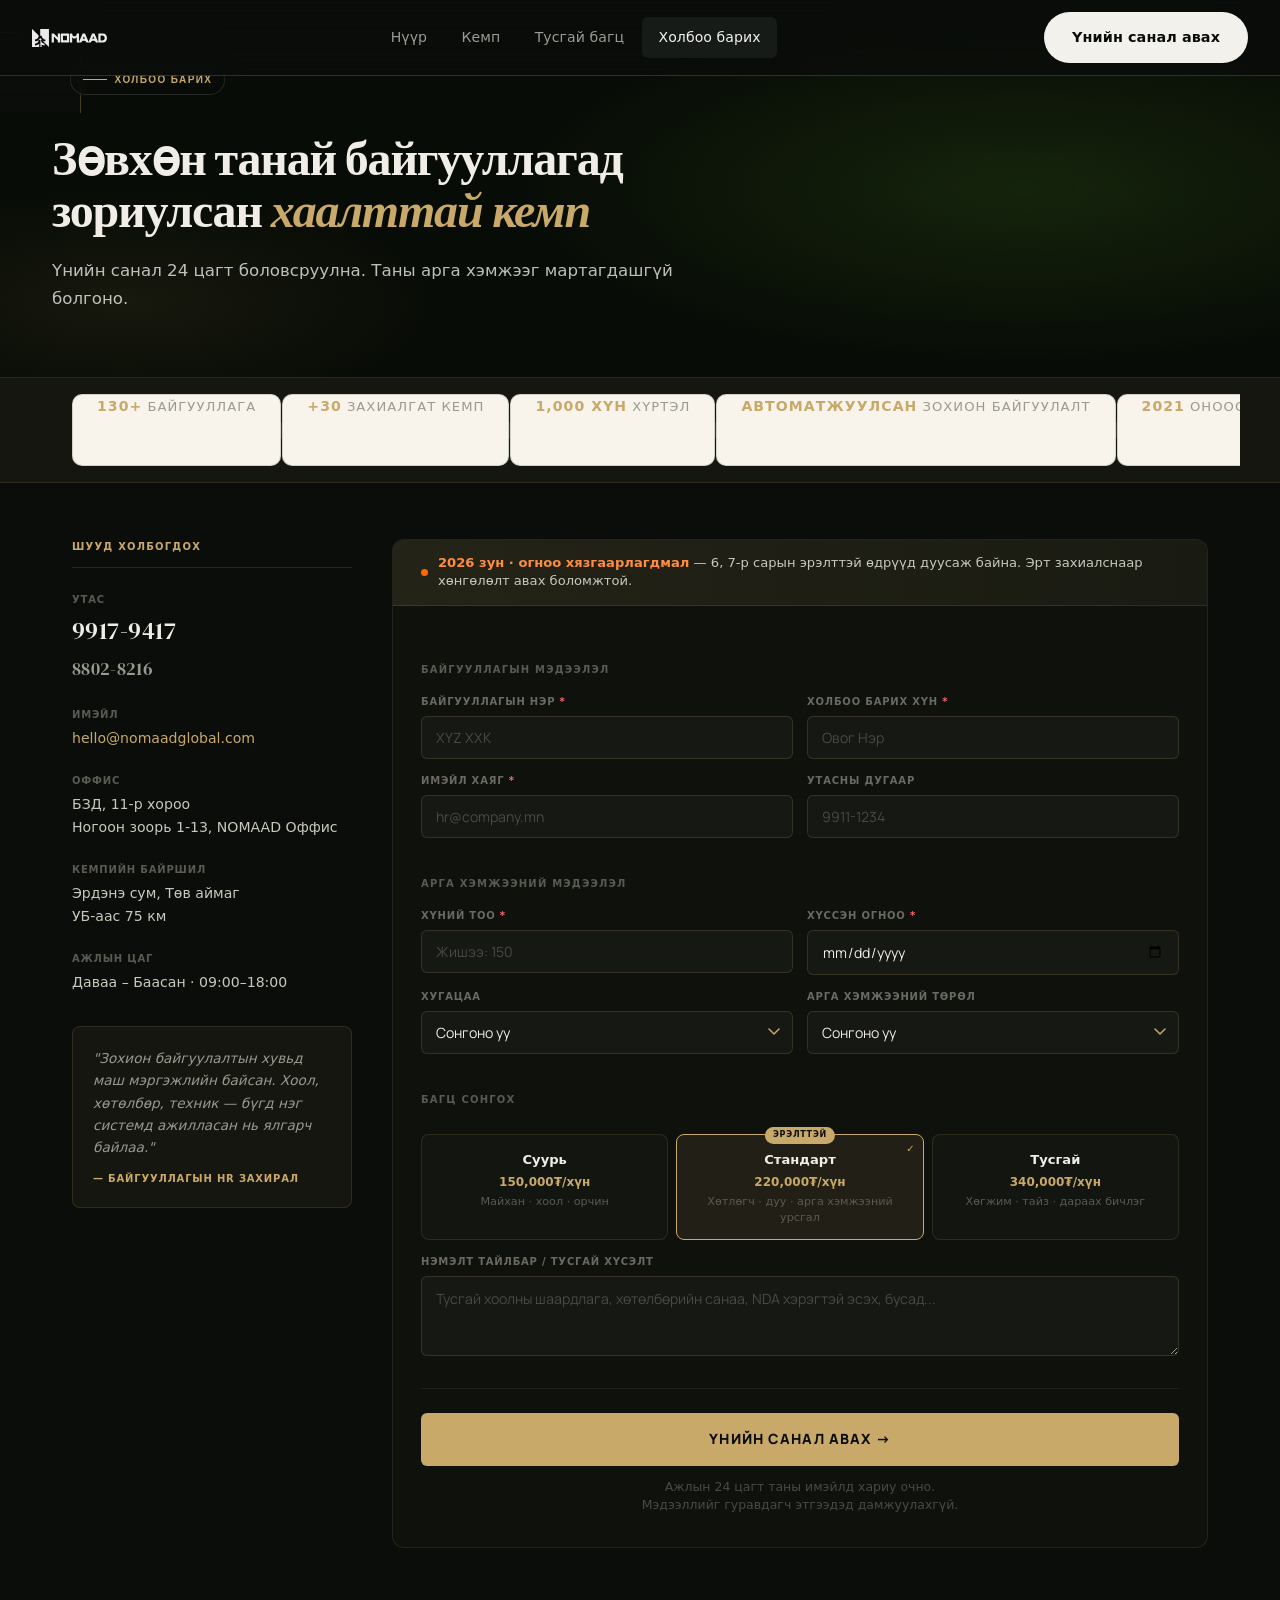
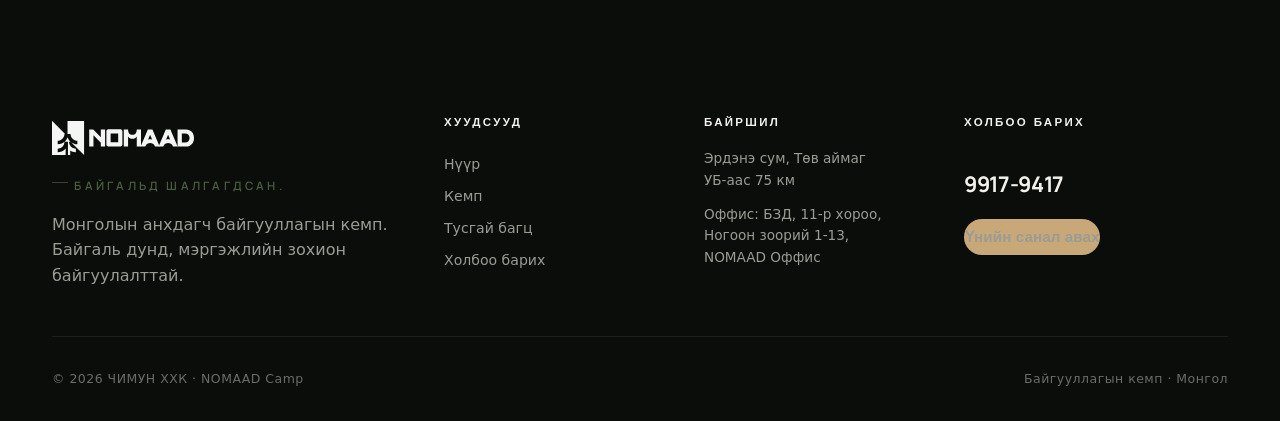
==== commit fb1bbbcd: "Restore Mongolian-only copy across camp, premium, and contact pages" ====
--- a/holboo/index.html
+++ b/holboo/index.html
@@ -574,7 +574,7 @@
   <div class="nav-links" id="primary-nav">
     <a href="/">Нүүр</a>
     <a href="/kemp/">Кемп</a>
-    <a href="/premium/">Premium</a>
+    <a href="/premium/">Тусгай багц</a>
     <a href="/holboo/" class="active">Холбоо барих</a>
   </div>
   <div class="nav-actions">
@@ -633,7 +633,7 @@
 
     <div class="c-info-block">
       <span class="c-info-label">Оффис</span>
-      <div class="c-info-value">БЗД, 11-р хороо<br>Ногоон зоорь 1-13, NOMAAD OFFICE</div>
+      <div class="c-info-value">БЗД, 11-р хороо<br>Ногоон зоорь 1-13, NOMAAD Оффис</div>
     </div>
 
     <div class="c-info-block">
@@ -727,9 +727,9 @@
           <label for="event_type">Арга хэмжээний төрөл</label>
           <select id="event_type" name="event_type">
             <option value="">Сонгоно уу</option>
-            <option value="teambuilding">Team building</option>
+            <option value="teambuilding">Багийн идэвхжүүлэлт</option>
             <option value="anniversary">Байгуулагдсан ойн арга хэмжээ</option>
-            <option value="retreat">Leadership retreat</option>
+            <option value="retreat">Удирдлагын уулзалт</option>
             <option value="party">Корпоратив баяр</option>
             <option value="other">Бусад</option>
           </select>
@@ -741,20 +741,20 @@
 
       <div class="pkg-grid">
         <div class="pkg-card" id="pkg-basic" onclick="selectPkg('basic')">
-          <span class="pkg-name">Basic</span>
+          <span class="pkg-name">Суурь</span>
           <span class="pkg-price">150,000₮/хүн</span>
           <span class="pkg-desc">Майхан · хоол · орчин</span>
         </div>
         <div class="pkg-card selected" id="pkg-standard" onclick="selectPkg('standard')">
           <div class="pkg-popular">Эрэлттэй</div>
-          <span class="pkg-name">Standard</span>
+          <span class="pkg-name">Стандарт</span>
           <span class="pkg-price">220,000₮/хүн</span>
-          <span class="pkg-desc">MC · sound · event flow</span>
+          <span class="pkg-desc">Хөтлөгч · дуу · арга хэмжээний урсгал</span>
         </div>
         <div class="pkg-card" id="pkg-premium" onclick="selectPkg('premium')">
-          <span class="pkg-name">Premium</span>
+          <span class="pkg-name">Тусгай</span>
           <span class="pkg-price">340,000₮/хүн</span>
-          <span class="pkg-desc">DJ · stage · after-movie</span>
+          <span class="pkg-desc">Хөгжим · тайз · дараах бичлэг</span>
         </div>
       </div>
 
@@ -819,13 +819,13 @@
         <h5>Хуудсууд</h5>
         <a href="/">Нүүр</a>
         <a href="/kemp/">Кемп</a>
-        <a href="/premium/">Premium</a>
+        <a href="/premium/">Тусгай багц</a>
         <a href="/holboo/">Холбоо барих</a>
       </div>
       <div>
         <h5>Байршил</h5>
         <p class="footer-meta">Эрдэнэ сум, Төв аймаг<br>УБ-аас 75 км</p>
-        <p class="footer-meta footer-meta--spaced">Оффис: БЗД, 11-р хороо,<br>Ногоон зоорий 1-13,<br>NOMAAD OFFICE</p>
+        <p class="footer-meta footer-meta--spaced">Оффис: БЗД, 11-р хороо,<br>Ногоон зоорий 1-13,<br>NOMAAD Оффис</p>
       </div>
       <div class="footer-cta">
         <h5>Холбоо барих</h5>
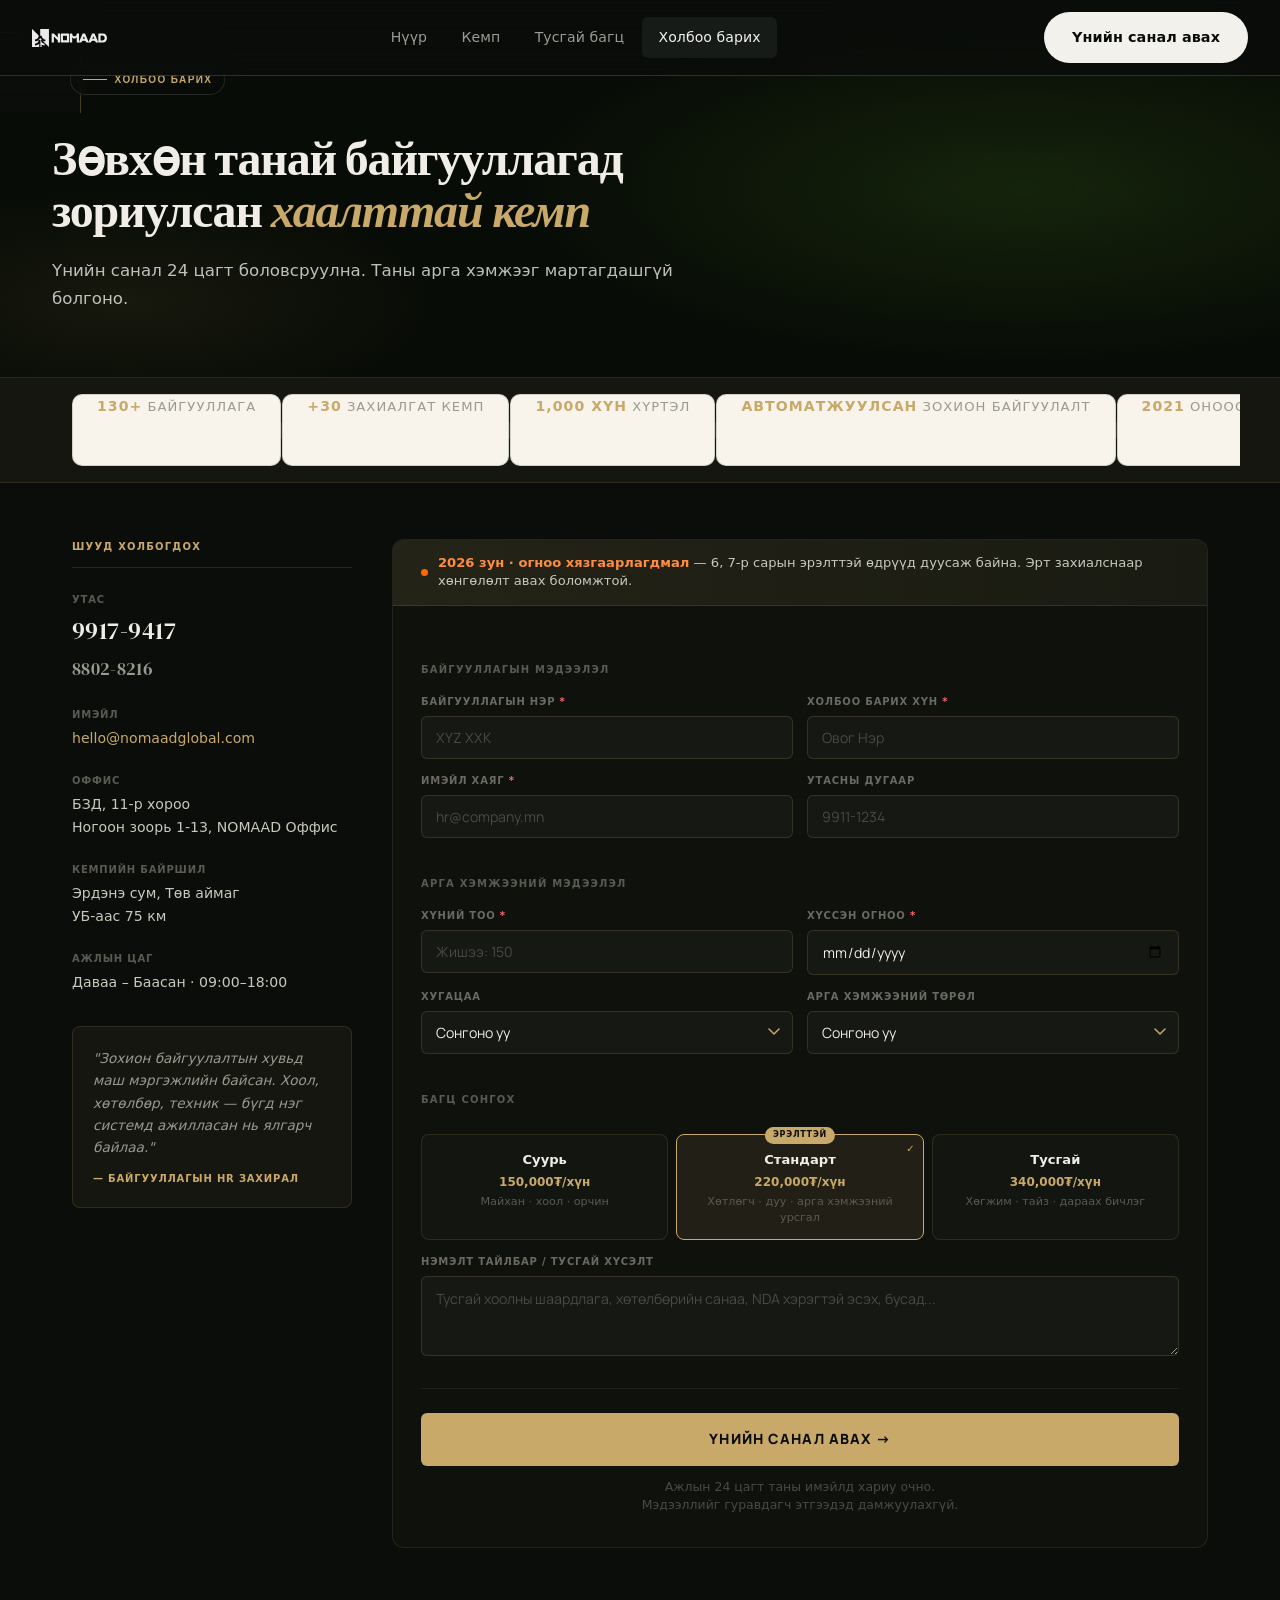
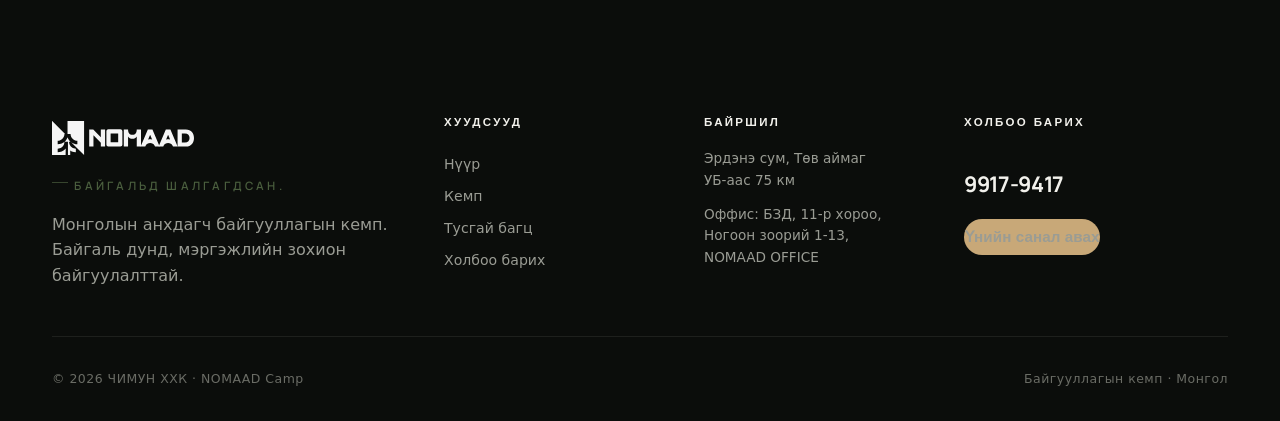
==== commit e668ab3d: "Merge branch 'main' into codex/find-the-error-message-bhjeo5" ====
--- a/holboo/index.html
+++ b/holboo/index.html
@@ -825,7 +825,7 @@
       <div>
         <h5>Байршил</h5>
         <p class="footer-meta">Эрдэнэ сум, Төв аймаг<br>УБ-аас 75 км</p>
-        <p class="footer-meta footer-meta--spaced">Оффис: БЗД, 11-р хороо,<br>Ногоон зоорий 1-13,<br>NOMAAD Оффис</p>
+        <p class="footer-meta footer-meta--spaced">Оффис: БЗД, 11-р хороо,<br>Ногоон зоорий 1-13,<br>NOMAAD OFFICE</p>
       </div>
       <div class="footer-cta">
         <h5>Холбоо барих</h5>
--- a/style.css
+++ b/style.css
@@ -1053,9 +1053,6 @@
   display: grid;
   grid-template-columns: repeat(6, minmax(0, 1fr));
   gap: 0.9rem;
-  list-style: none;
-  padding: 0;
-  margin: 0;
 }
 .trust-item {
   border: 1px solid rgba(31, 42, 35, 0.18);
@@ -1109,9 +1106,6 @@
   grid-template-columns: repeat(4, minmax(0, 1fr));
   gap: 1rem;
   padding: 0;
-}
-.process-grid--five {
-  grid-template-columns: repeat(5, minmax(0, 1fr));
 }
 .process-grid li {
   background: #fff;
@@ -1172,107 +1166,3 @@
   .hero--corporate .hero-actions { flex-direction: column; align-items: stretch; }
   .hero--corporate .hero-actions .btn { width: 100%; }
 }
-
-/* ── Homepage camp cards + detail ── */
-.camp-grid {
-  display: grid;
-  grid-template-columns: repeat(4, minmax(0, 1fr));
-  gap: 1rem;
-}
-.camp-card {
-  appearance: none;
-  border: 1px solid rgba(31, 42, 35, 0.15);
-  background: #fff;
-  border-radius: 14px;
-  overflow: hidden;
-  text-align: left;
-  cursor: pointer;
-}
-.camp-card img {
-  width: 100%;
-  height: 170px;
-  object-fit: cover;
-}
-.camp-card-body {
-  padding: 1rem 1rem 1.2rem;
-}
-.camp-card-body p {
-  font-size: 0.95rem;
-  margin-top: 0.35rem;
-}
-.camp-size {
-  color: var(--primary-forest);
-  font-weight: 700;
-}
-.camp-card.is-active {
-  border-color: var(--accent);
-  box-shadow: 0 0 0 1px rgba(198, 93, 46, 0.35);
-}
-.camp-card:focus-visible {
-  outline: 2px solid var(--accent);
-  outline-offset: 2px;
-}
-.camp-detail-wrap {
-  margin-top: 1.1rem;
-}
-.camp-detail {
-  display: none;
-  grid-template-columns: 1fr 1.25fr;
-  gap: 1rem;
-  background: #fff;
-  border: 1px solid rgba(31, 42, 35, 0.15);
-  border-radius: 14px;
-  padding: 1rem;
-}
-.camp-detail.is-open {
-  display: grid;
-}
-.camp-detail-text p {
-  margin: 0.7rem 0 1rem;
-}
-.camp-detail-media {
-  position: relative;
-  border-radius: 12px;
-  overflow: hidden;
-  border: 1px solid rgba(31, 42, 35, 0.14);
-}
-.camp-detail-media .carousel-track {
-  display: flex;
-  transition: transform 0.35s var(--ease);
-}
-.camp-detail-media .carousel-slide {
-  min-width: 100%;
-  width: 100%;
-  height: 280px;
-  object-fit: cover;
-}
-.camp-footnote {
-  margin-top: 1.1rem;
-  font-weight: 600;
-  color: rgba(31, 42, 35, 0.85);
-}
-
-@media (max-width: 1180px) {
-  .camp-grid {
-    grid-template-columns: 1fr 1fr;
-  }
-  .process-grid--five {
-    grid-template-columns: 1fr 1fr 1fr;
-  }
-}
-
-@media (max-width: 880px) {
-  .camp-detail {
-    grid-template-columns: 1fr;
-  }
-  .camp-detail-media .carousel-slide {
-    height: 230px;
-  }
-}
-
-@media (max-width: 760px) {
-  .camp-grid,
-  .process-grid--five {
-    grid-template-columns: 1fr;
-  }
-}
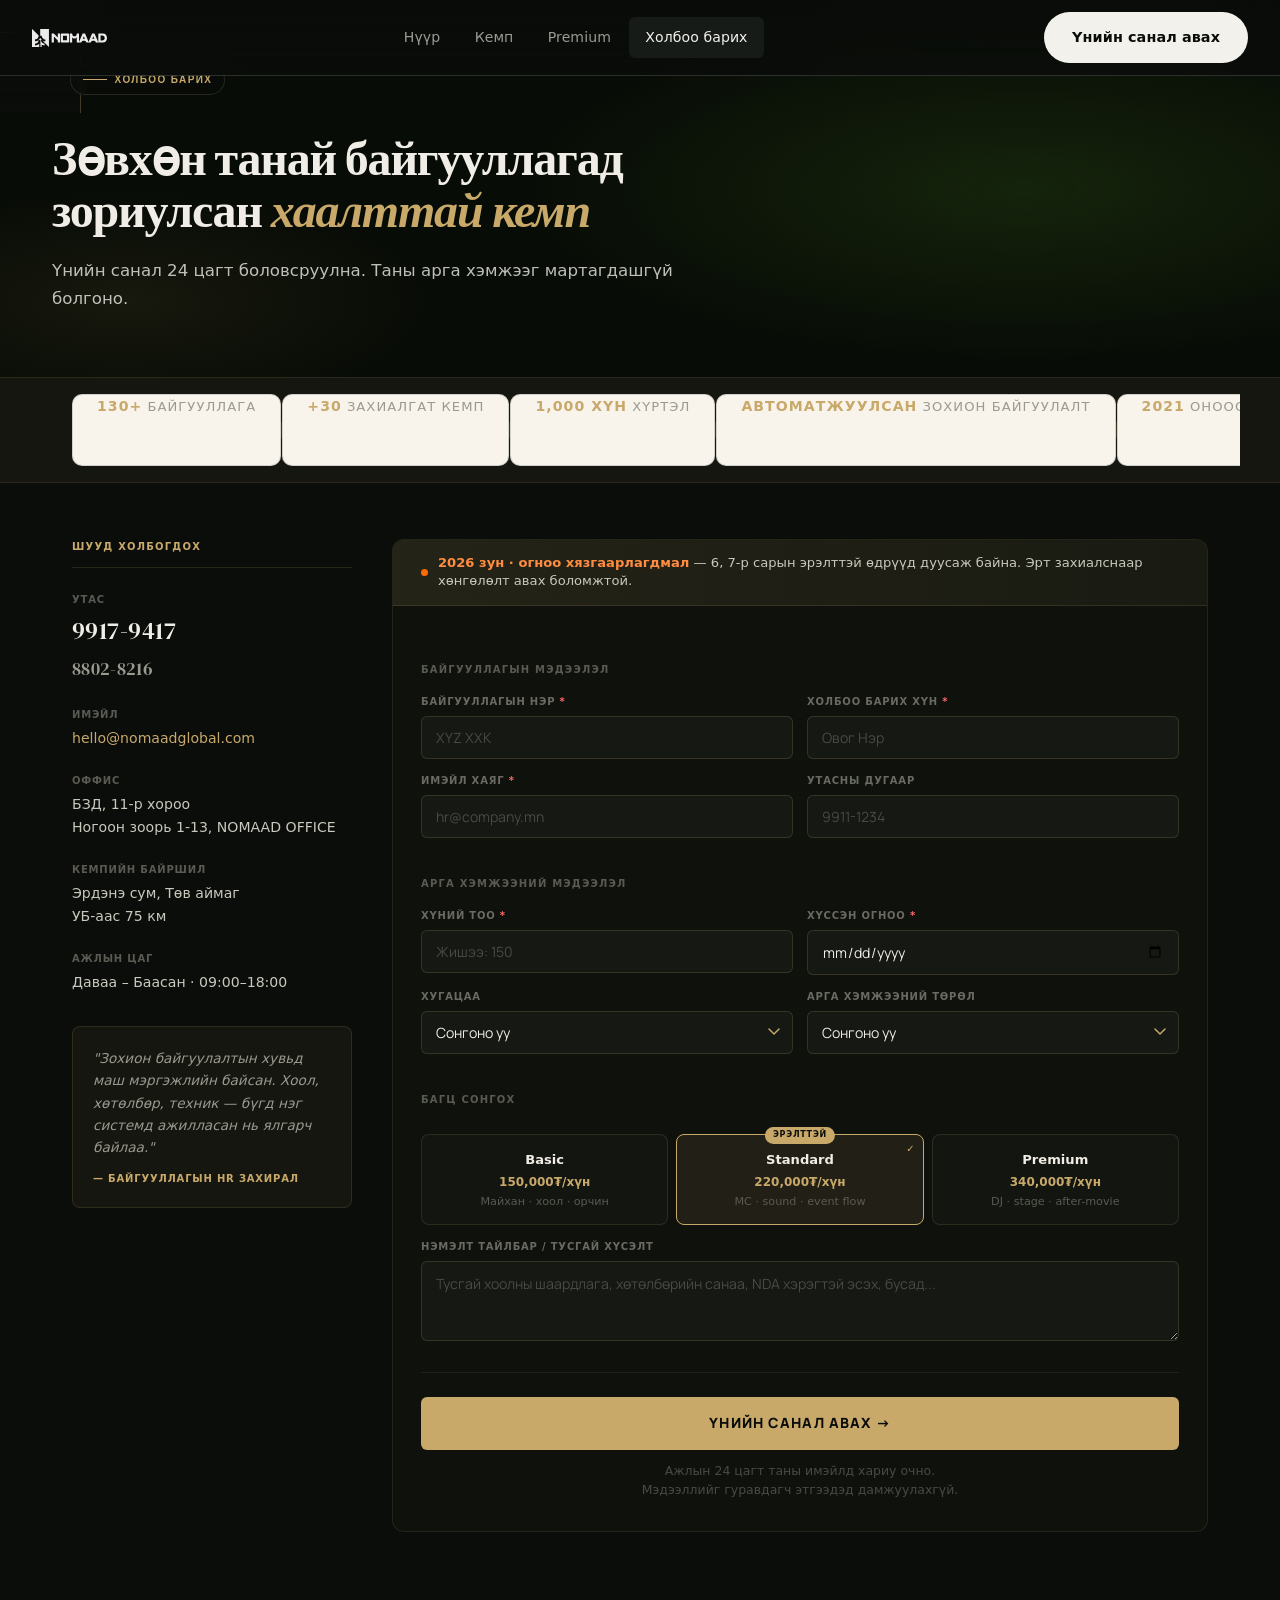
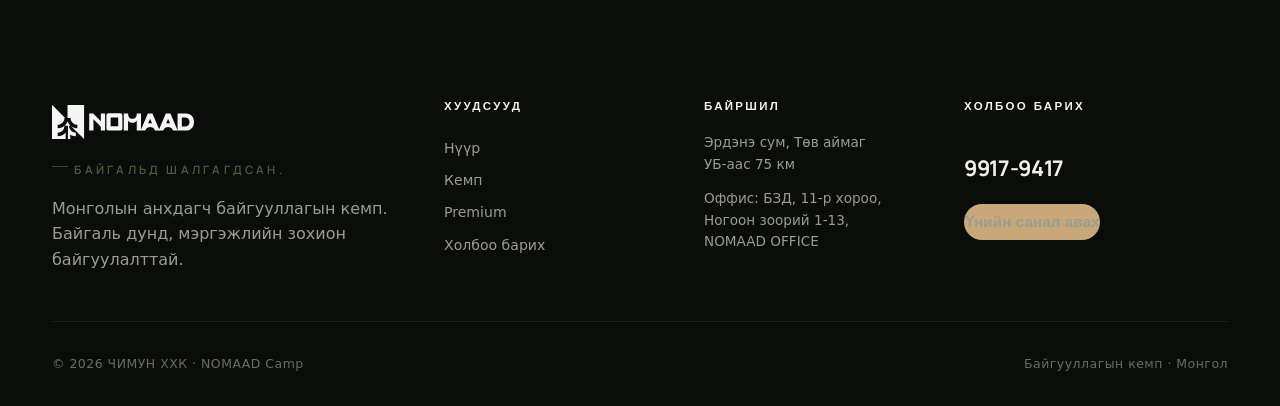
==== commit 2f119081: "Update index.html" ====
--- a/holboo/index.html
+++ b/holboo/index.html
@@ -574,7 +574,7 @@
   <div class="nav-links" id="primary-nav">
     <a href="/">Нүүр</a>
     <a href="/kemp/">Кемп</a>
-    <a href="/premium/">Тусгай багц</a>
+    <a href="/premium/">Premium</a>
     <a href="/holboo/" class="active">Холбоо барих</a>
   </div>
   <div class="nav-actions">
@@ -633,7 +633,7 @@
 
     <div class="c-info-block">
       <span class="c-info-label">Оффис</span>
-      <div class="c-info-value">БЗД, 11-р хороо<br>Ногоон зоорь 1-13, NOMAAD Оффис</div>
+      <div class="c-info-value">БЗД, 11-р хороо<br>Ногоон зоорь 1-13, NOMAAD OFFICE</div>
     </div>
 
     <div class="c-info-block">
@@ -665,7 +665,7 @@
       </div>
     </div>
 
-    <form class="c-form" id="quoteForm" name="quote" method="POST" data-netlify="true" data-skip-shared-submit="true" novalidate>
+    <form class="c-form" id="quoteForm" name="quote" method="POST" data-netlify="true" novalidate>
       <input type="hidden" name="form-name" value="quote">
       <input type="hidden" name="package" id="hiddenPkg" value="standard">
 
@@ -727,9 +727,9 @@
           <label for="event_type">Арга хэмжээний төрөл</label>
           <select id="event_type" name="event_type">
             <option value="">Сонгоно уу</option>
-            <option value="teambuilding">Багийн идэвхжүүлэлт</option>
+            <option value="teambuilding">Team building</option>
             <option value="anniversary">Байгуулагдсан ойн арга хэмжээ</option>
-            <option value="retreat">Удирдлагын уулзалт</option>
+            <option value="retreat">Leadership retreat</option>
             <option value="party">Корпоратив баяр</option>
             <option value="other">Бусад</option>
           </select>
@@ -741,20 +741,20 @@
 
       <div class="pkg-grid">
         <div class="pkg-card" id="pkg-basic" onclick="selectPkg('basic')">
-          <span class="pkg-name">Суурь</span>
+          <span class="pkg-name">Basic</span>
           <span class="pkg-price">150,000₮/хүн</span>
           <span class="pkg-desc">Майхан · хоол · орчин</span>
         </div>
         <div class="pkg-card selected" id="pkg-standard" onclick="selectPkg('standard')">
           <div class="pkg-popular">Эрэлттэй</div>
-          <span class="pkg-name">Стандарт</span>
+          <span class="pkg-name">Standard</span>
           <span class="pkg-price">220,000₮/хүн</span>
-          <span class="pkg-desc">Хөтлөгч · дуу · арга хэмжээний урсгал</span>
+          <span class="pkg-desc">MC · sound · event flow</span>
         </div>
         <div class="pkg-card" id="pkg-premium" onclick="selectPkg('premium')">
-          <span class="pkg-name">Тусгай</span>
+          <span class="pkg-name">Premium</span>
           <span class="pkg-price">340,000₮/хүн</span>
-          <span class="pkg-desc">Хөгжим · тайз · дараах бичлэг</span>
+          <span class="pkg-desc">DJ · stage · after-movie</span>
         </div>
       </div>
 
@@ -819,7 +819,7 @@
         <h5>Хуудсууд</h5>
         <a href="/">Нүүр</a>
         <a href="/kemp/">Кемп</a>
-        <a href="/premium/">Тусгай багц</a>
+        <a href="/premium/">Premium</a>
         <a href="/holboo/">Холбоо барих</a>
       </div>
       <div>
